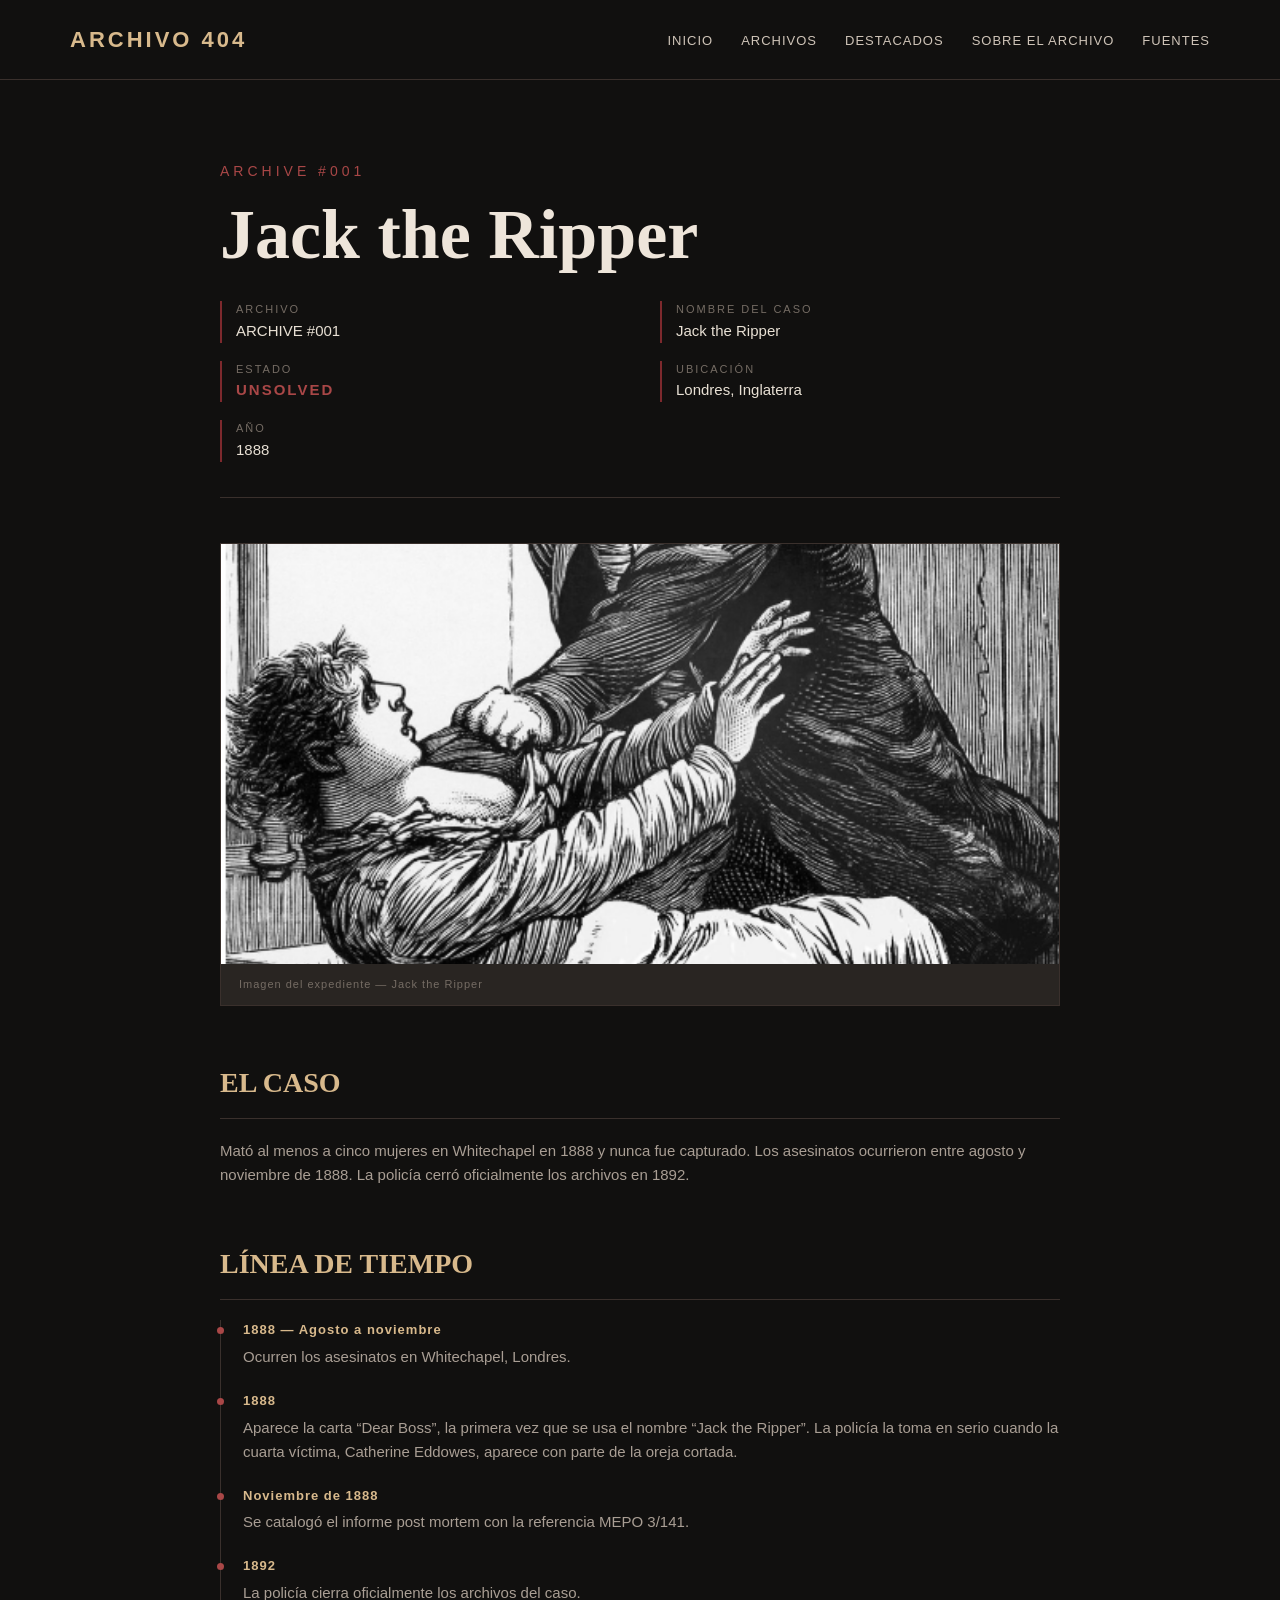
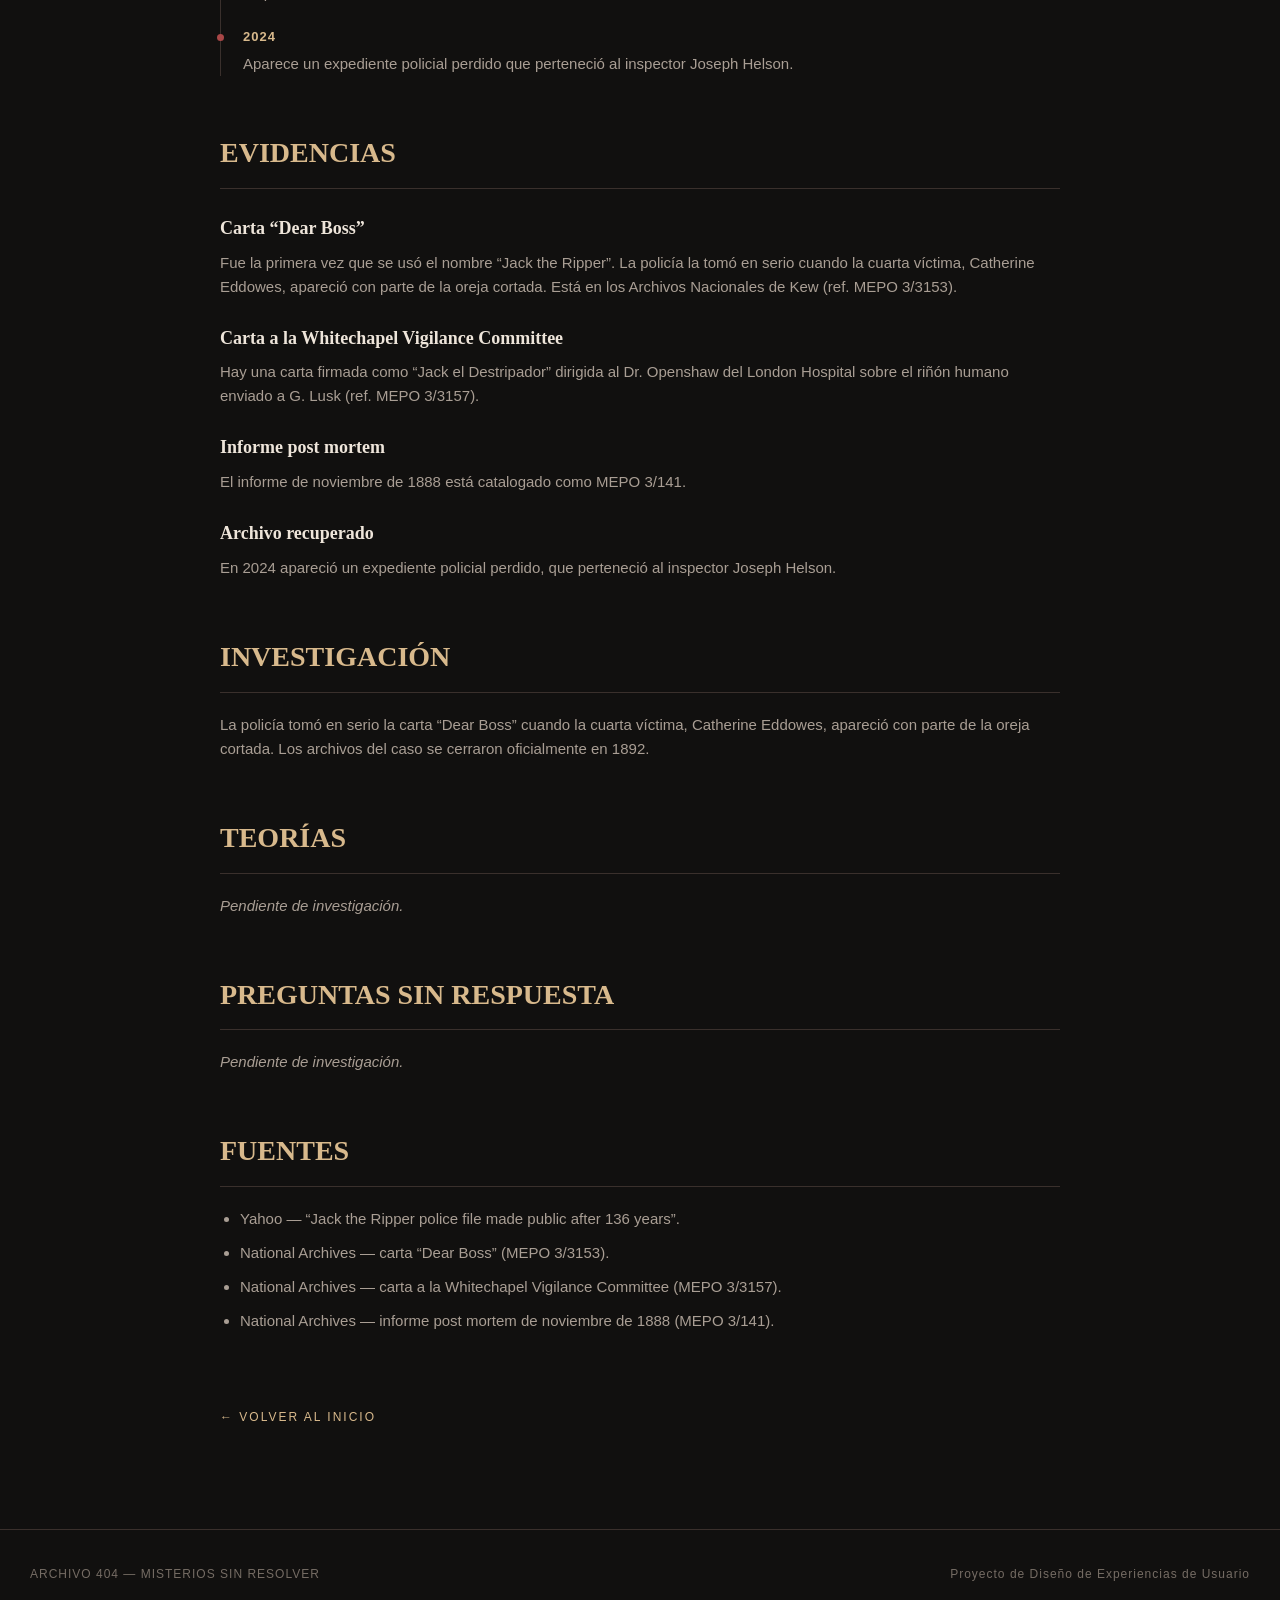
==== caso-001.html @ 4c9206ea "Agregar expedientes individuales de los tres casos destacados" ====
<!DOCTYPE html>
<!-- Expediente individual | Autor: Gerald -->
<html lang="es">
<head>
    <meta charset="UTF-8">
    <meta name="viewport" content="width=device-width, initial-scale=1.0">
    <title>ARCHIVE #001 — Jack the Ripper | Archivo 404</title>
    <link rel="stylesheet" href="styles.css">
</head>

<body>

    <header>
        <nav>
            <div class="logo">ARCHIVO 404</div>

            <ul>
                <li><a href="index.html">INICIO</a></li>
                <li><a href="#">ARCHIVOS</a></li>
                <li><a href="#">DESTACADOS</a></li>
                <li><a href="sobre.html">SOBRE EL ARCHIVO</a></li>
                <li><a href="fuentes.html">FUENTES</a></li>
            </ul>
        </nav>
    </header>

    <main>

        <article class="expediente">

            <header class="expediente-cabecera">
                <p class="numero">ARCHIVE #001</p>

                <h1>Jack the Ripper</h1>

                <dl class="datos-caso">
                    <div class="dato">
                        <dt>Archivo</dt>
                        <dd>ARCHIVE #001</dd>
                    </div>
                    <div class="dato">
                        <dt>Nombre del caso</dt>
                        <dd>Jack the Ripper</dd>
                    </div>
                    <div class="dato">
                        <dt>Estado</dt>
                        <dd class="estado">UNSOLVED</dd>
                    </div>
                    <div class="dato">
                        <dt>Ubicación</dt>
                        <dd>Londres, Inglaterra</dd>
                    </div>
                    <div class="dato">
                        <dt>Año</dt>
                        <dd>1888</dd>
                    </div>
                </dl>
            </header>

            <figure class="imagen-expediente">
                <img src="imagenes/jack.png" alt="Ilustración histórica de Jack the Ripper">
                <figcaption>Imagen del expediente — Jack the Ripper</figcaption>
            </figure>

            <section class="seccion-caso">
                <h2>EL CASO</h2>
                <p>
                    Mató al menos a cinco mujeres en Whitechapel en 1888 y nunca fue capturado.
                    Los asesinatos ocurrieron entre agosto y noviembre de 1888. La policía cerró
                    oficialmente los archivos en 1892.
                </p>
            </section>

            <section class="seccion-caso">
                <h2>LÍNEA DE TIEMPO</h2>
                <ul class="linea-tiempo">
                    <li>
                        <strong>1888 — Agosto a noviembre</strong>
                        Ocurren los asesinatos en Whitechapel, Londres.
                    </li>
                    <li>
                        <strong>1888</strong>
                        Aparece la carta “Dear Boss”, la primera vez que se usa el nombre
                        “Jack the Ripper”. La policía la toma en serio cuando la cuarta víctima,
                        Catherine Eddowes, aparece con parte de la oreja cortada.
                    </li>
                    <li>
                        <strong>Noviembre de 1888</strong>
                        Se catalogó el informe post mortem con la referencia MEPO 3/141.
                    </li>
                    <li>
                        <strong>1892</strong>
                        La policía cierra oficialmente los archivos del caso.
                    </li>
                    <li>
                        <strong>2024</strong>
                        Aparece un expediente policial perdido que perteneció al inspector
                        Joseph Helson.
                    </li>
                </ul>
            </section>

            <section class="seccion-caso">
                <h2>EVIDENCIAS</h2>

                <h3>Carta “Dear Boss”</h3>
                <p>
                    Fue la primera vez que se usó el nombre “Jack the Ripper”. La policía la tomó
                    en serio cuando la cuarta víctima, Catherine Eddowes, apareció con parte de la
                    oreja cortada. Está en los Archivos Nacionales de Kew (ref. MEPO 3/3153).
                </p>

                <h3>Carta a la Whitechapel Vigilance Committee</h3>
                <p>
                    Hay una carta firmada como “Jack el Destripador” dirigida al Dr. Openshaw del
                    London Hospital sobre el riñón humano enviado a G. Lusk (ref. MEPO 3/3157).
                </p>

                <h3>Informe post mortem</h3>
                <p>
                    El informe de noviembre de 1888 está catalogado como MEPO 3/141.
                </p>

                <h3>Archivo recuperado</h3>
                <p>
                    En 2024 apareció un expediente policial perdido, que perteneció al inspector
                    Joseph Helson.
                </p>
            </section>

            <section class="seccion-caso">
                <h2>INVESTIGACIÓN</h2>
                <p>
                    La policía tomó en serio la carta “Dear Boss” cuando la cuarta víctima,
                    Catherine Eddowes, apareció con parte de la oreja cortada. Los archivos del
                    caso se cerraron oficialmente en 1892.
                </p>
            </section>

            <section class="seccion-caso">
                <h2>TEORÍAS</h2>
                <p class="pendiente">Pendiente de investigación.</p>
            </section>

            <section class="seccion-caso">
                <h2>PREGUNTAS SIN RESPUESTA</h2>
                <p class="pendiente">Pendiente de investigación.</p>
            </section>

            <section class="seccion-caso">
                <h2>FUENTES</h2>
                <ul>
                    <li>Yahoo — “Jack the Ripper police file made public after 136 years”.</li>
                    <li>National Archives — carta “Dear Boss” (MEPO 3/3153).</li>
                    <li>National Archives — carta a la Whitechapel Vigilance Committee (MEPO 3/3157).</li>
                    <li>National Archives — informe post mortem de noviembre de 1888 (MEPO 3/141).</li>
                </ul>
            </section>

            <a class="volver" href="index.html">← VOLVER AL INICIO</a>

        </article>

    </main>

    <footer>
        <p>ARCHIVO 404 — MISTERIOS SIN RESOLVER</p>
        <p>Proyecto de Diseño de Experiencias de Usuario</p>
    </footer>

</body>
</html>
---- styles.css ----
/* ================================
   ARCHIVO 404
   Estilos generales
================================ */

* {
    margin: 0;
    padding: 0;
    box-sizing: border-box;
}

html {
    scroll-behavior: smooth;
}

body {
    background-color: #11100f;
    color: #e8e0d4;
    font-family: Arial, Helvetica, sans-serif;
    line-height: 1.6;
}


/* ================================
   NAVEGACIÓN
================================ */

header {
    width: 100%;
    border-bottom: 1px solid #3a302c;
    background-color: #11100f;
}

nav {
    max-width: 1200px;
    margin: auto;
    padding: 22px 30px;

    display: flex;
    align-items: center;
    justify-content: space-between;
}

.logo {
    color: #d8b98c;
    font-size: 22px;
    font-weight: bold;
    letter-spacing: 3px;
}

nav ul {
    list-style: none;
    display: flex;
    gap: 28px;
}

nav ul li a {
    color: #cfc4b8;
    text-decoration: none;
    font-size: 13px;
    letter-spacing: 1px;
    transition: 0.3s;
}

nav ul li a:hover {
    color: #a94747;
}


/* ================================
   HERO
================================ */

.hero {
    min-height: 700px;

    display: flex;
    flex-direction: column;
    justify-content: center;

    max-width: 1200px;
    margin: auto;
    padding: 100px 30px;
}

.numero {
    color: #a94747;
    font-size: 14px;
    letter-spacing: 4px;
    margin-bottom: 20px;
}

.hero h1 {
    font-family: Georgia, "Times New Roman", serif;
    font-size: clamp(55px, 9vw, 110px);
    line-height: 0.95;
    letter-spacing: -3px;
    color: #eee5da;
    margin-bottom: 35px;
}

.descripcion {
    max-width: 500px;
    color: #a99e94;
    font-size: 18px;
    margin-bottom: 40px;
}


/* ================================
   BOTONES
================================ */

.boton {
    display: inline-block;
    width: fit-content;

    padding: 15px 28px;

    background-color: #7d292d;
    color: #f5eee5;

    text-decoration: none;
    font-size: 13px;
    font-weight: bold;
    letter-spacing: 2px;

    transition: 0.3s;
}

.boton:hover {
    background-color: #a94747;
    transform: translateY(-2px);
}


/* ================================
   SECCIONES
================================ */

.destacados {
    max-width: 1200px;
    margin: auto;
    padding: 100px 30px;
}

.titulo-seccion {
    margin-bottom: 45px;
}

.titulo-seccion p {
    color: #a94747;
    font-size: 13px;
    letter-spacing: 4px;
    margin-bottom: 10px;
}

.titulo-seccion h2 {
    font-family: Georgia, "Times New Roman", serif;
    font-size: 45px;
    color: #eee5da;
}


/* ================================
   TARJETAS
================================ */

.casos {
    display: grid;
    grid-template-columns: repeat(3, 1fr);
    gap: 25px;
}

.tarjeta {
    background-color: #1a1817;
    border: 1px solid #3a302c;
    transition: 0.3s;
}

.tarjeta:hover {
    transform: translateY(-6px);
    border-color: #7d292d;
}

.imagen-caso {
    height: 280px;

    display: flex;
    align-items: center;
    justify-content: center;

    background-color: #292522;
    color: #756c64;

    font-size: 12px;
    letter-spacing: 3px;
}
.imagen-caso img {
    width: 100%;
    height: 100%;
    object-fit: cover;
    display: block;
}
.contenido-tarjeta {
    padding: 25px;
}

.contenido-tarjeta span {
    color: #a94747;
    font-size: 12px;
    letter-spacing: 2px;
}

.contenido-tarjeta h3 {
    font-family: Georgia, "Times New Roman", serif;
    font-size: 28px;
    margin: 10px 0;
    color: #eee5da;
}

.contenido-tarjeta p {
    color: #91877f;
    font-size: 14px;
    margin-bottom: 20px;
}

.contenido-tarjeta a {
    color: #d8b98c;
    text-decoration: none;
    font-size: 12px;
    letter-spacing: 2px;
}


/* ================================
   SOBRE EL ARCHIVO
================================ */

.sobre {
    max-width: 900px;
    margin: 100px auto;
    padding: 80px 30px;

    text-align: center;

    border-top: 1px solid #3a302c;
    border-bottom: 1px solid #3a302c;
}

.sobre > p:first-child {
    color: #a94747;
    font-size: 13px;
    letter-spacing: 4px;
    margin-bottom: 15px;
}

.sobre h2 {
    font-family: Georgia, "Times New Roman", serif;
    font-size: 45px;
    margin-bottom: 25px;
}

.sobre p {
    color: #9c9289;
    max-width: 650px;
    margin: 0 auto 30px;
}

.boton-secundario {
    display: inline-block;
    padding: 13px 25px;

    border: 1px solid #7d292d;
    color: #d8b98c;

    text-decoration: none;
    font-size: 12px;
    letter-spacing: 2px;

    transition: 0.3s;
}

.boton-secundario:hover {
    background-color: #7d292d;
    color: #f5eee5;
}


/* ================================
   FOOTER
================================ */

footer {
    border-top: 1px solid #3a302c;
    padding: 35px 30px;

    display: flex;
    justify-content: space-between;
    gap: 20px;

    color: #756c64;
    font-size: 12px;
    letter-spacing: 1px;
}


/* ================================
   DISEÑO RESPONSIVO
================================ */

@media (max-width: 800px) {

    nav {
        flex-direction: column;
        gap: 20px;
    }

    nav ul {
        flex-wrap: wrap;
        justify-content: center;
        gap: 15px;
    }

    .hero {
        min-height: 600px;
        padding: 80px 25px;
    }

    .hero h1 {
        font-size: 60px;
    }

    .casos {
        grid-template-columns: 1fr;
    }

    .destacados {
        padding: 70px 25px;
    }

    .titulo-seccion h2 {
        font-size: 38px;
    }

    footer {
        flex-direction: column;
        text-align: center;
    }
}


/* ================================
   EXPEDIENTES INDIVIDUALES
================================ */

.expediente {
    max-width: 900px;
    margin: auto;
    padding: 80px 30px 100px;
}

.expediente-cabecera {
    border-bottom: 1px solid #3a302c;
    padding-bottom: 35px;
    margin-bottom: 45px;
}

.expediente-cabecera .numero {
    margin-bottom: 15px;
}

.expediente-cabecera h1 {
    font-family: Georgia, "Times New Roman", serif;
    font-size: clamp(40px, 6vw, 70px);
    line-height: 1.05;
    color: #eee5da;
    margin-bottom: 30px;
}

.datos-caso {
    display: grid;
    grid-template-columns: repeat(2, 1fr);
    gap: 18px 40px;
}

.dato {
    border-left: 2px solid #7d292d;
    padding-left: 14px;
}

.dato dt {
    color: #756c64;
    font-size: 11px;
    letter-spacing: 2px;
    text-transform: uppercase;
}

.dato dd {
    color: #e8e0d4;
    font-size: 15px;
}

.dato .estado {
    color: #a94747;
    font-weight: bold;
    letter-spacing: 2px;
}

.imagen-expediente {
    margin: 0 0 55px;
    background-color: #292522;
    border: 1px solid #3a302c;
}

.imagen-expediente img {
    width: 100%;
    height: 420px;
    object-fit: cover;
    display: block;
}

.imagen-expediente figcaption {
    padding: 12px 18px;
    color: #756c64;
    font-size: 11px;
    letter-spacing: 1px;
}

.seccion-caso {
    margin-bottom: 55px;
}

.seccion-caso h2 {
    font-family: Georgia, "Times New Roman", serif;
    font-size: 28px;
    color: #d8b98c;
    margin-bottom: 20px;
    padding-bottom: 12px;
    border-bottom: 1px solid #3a302c;
}

.seccion-caso h3 {
    font-family: Georgia, "Times New Roman", serif;
    font-size: 18px;
    color: #eee5da;
    margin: 25px 0 8px;
}

.seccion-caso p,
.seccion-caso li {
    color: #a99e94;
    font-size: 15px;
}

.seccion-caso p {
    margin-bottom: 12px;
}

.seccion-caso ul:not(.linea-tiempo) {
    padding-left: 20px;
}

.seccion-caso ul:not(.linea-tiempo) li {
    margin-bottom: 10px;
}

.linea-tiempo {
    list-style: none;
    padding: 0;
}

.linea-tiempo li {
    border-left: 1px solid #3a302c;
    padding: 0 0 22px 22px;
    position: relative;
}

.linea-tiempo li:last-child {
    padding-bottom: 0;
}

.linea-tiempo li::before {
    content: "";
    position: absolute;
    left: -4px;
    top: 7px;
    width: 7px;
    height: 7px;
    background-color: #a94747;
    border-radius: 50%;
}

.linea-tiempo strong {
    color: #d8b98c;
    display: block;
    font-size: 13px;
    letter-spacing: 1px;
    margin-bottom: 4px;
}

.pendiente {
    color: #756c64;
    font-style: italic;
}

.volver {
    display: inline-block;
    margin-top: 20px;
    color: #d8b98c;
    font-size: 12px;
    letter-spacing: 2px;
    text-decoration: none;
}

.volver:hover {
    color: #a94747;
}

@media (max-width: 800px) {
    .datos-caso {
        grid-template-columns: 1fr;
    }

    .imagen-expediente img {
        height: 280px;
    }
}
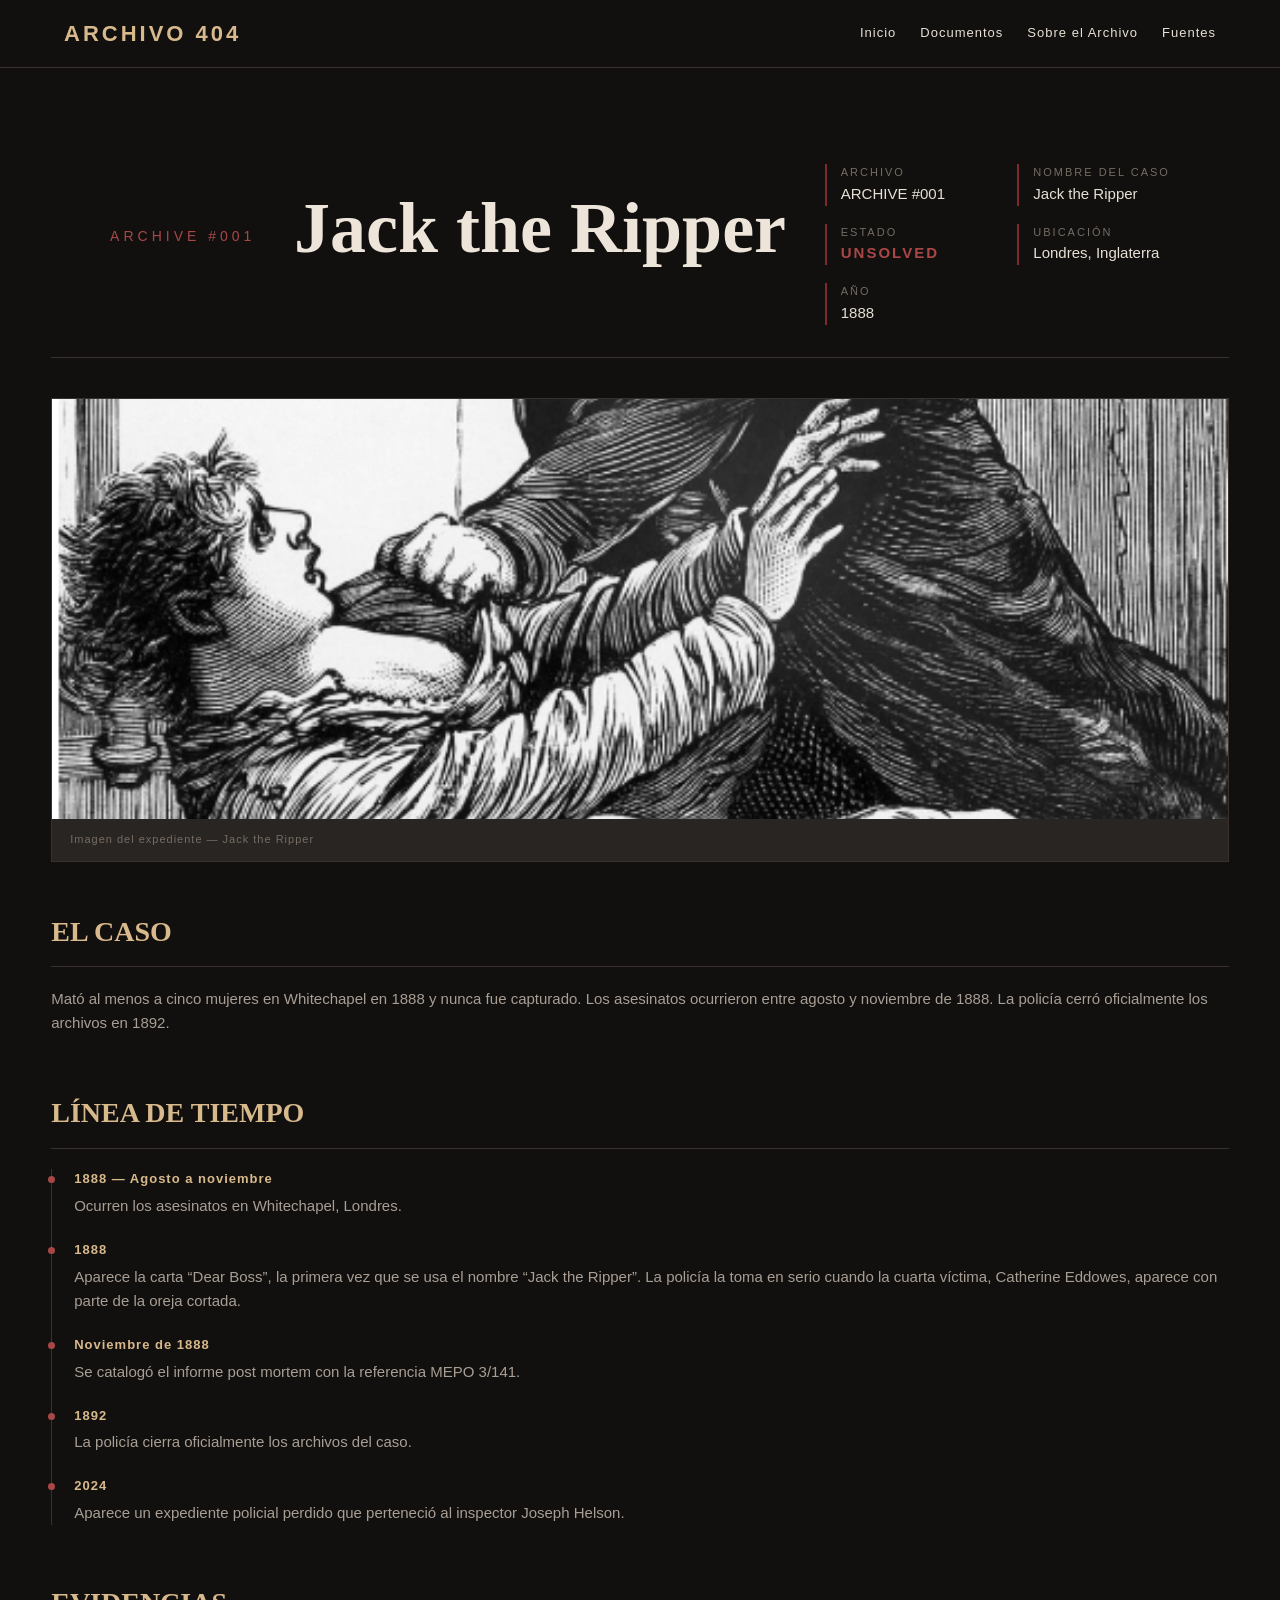
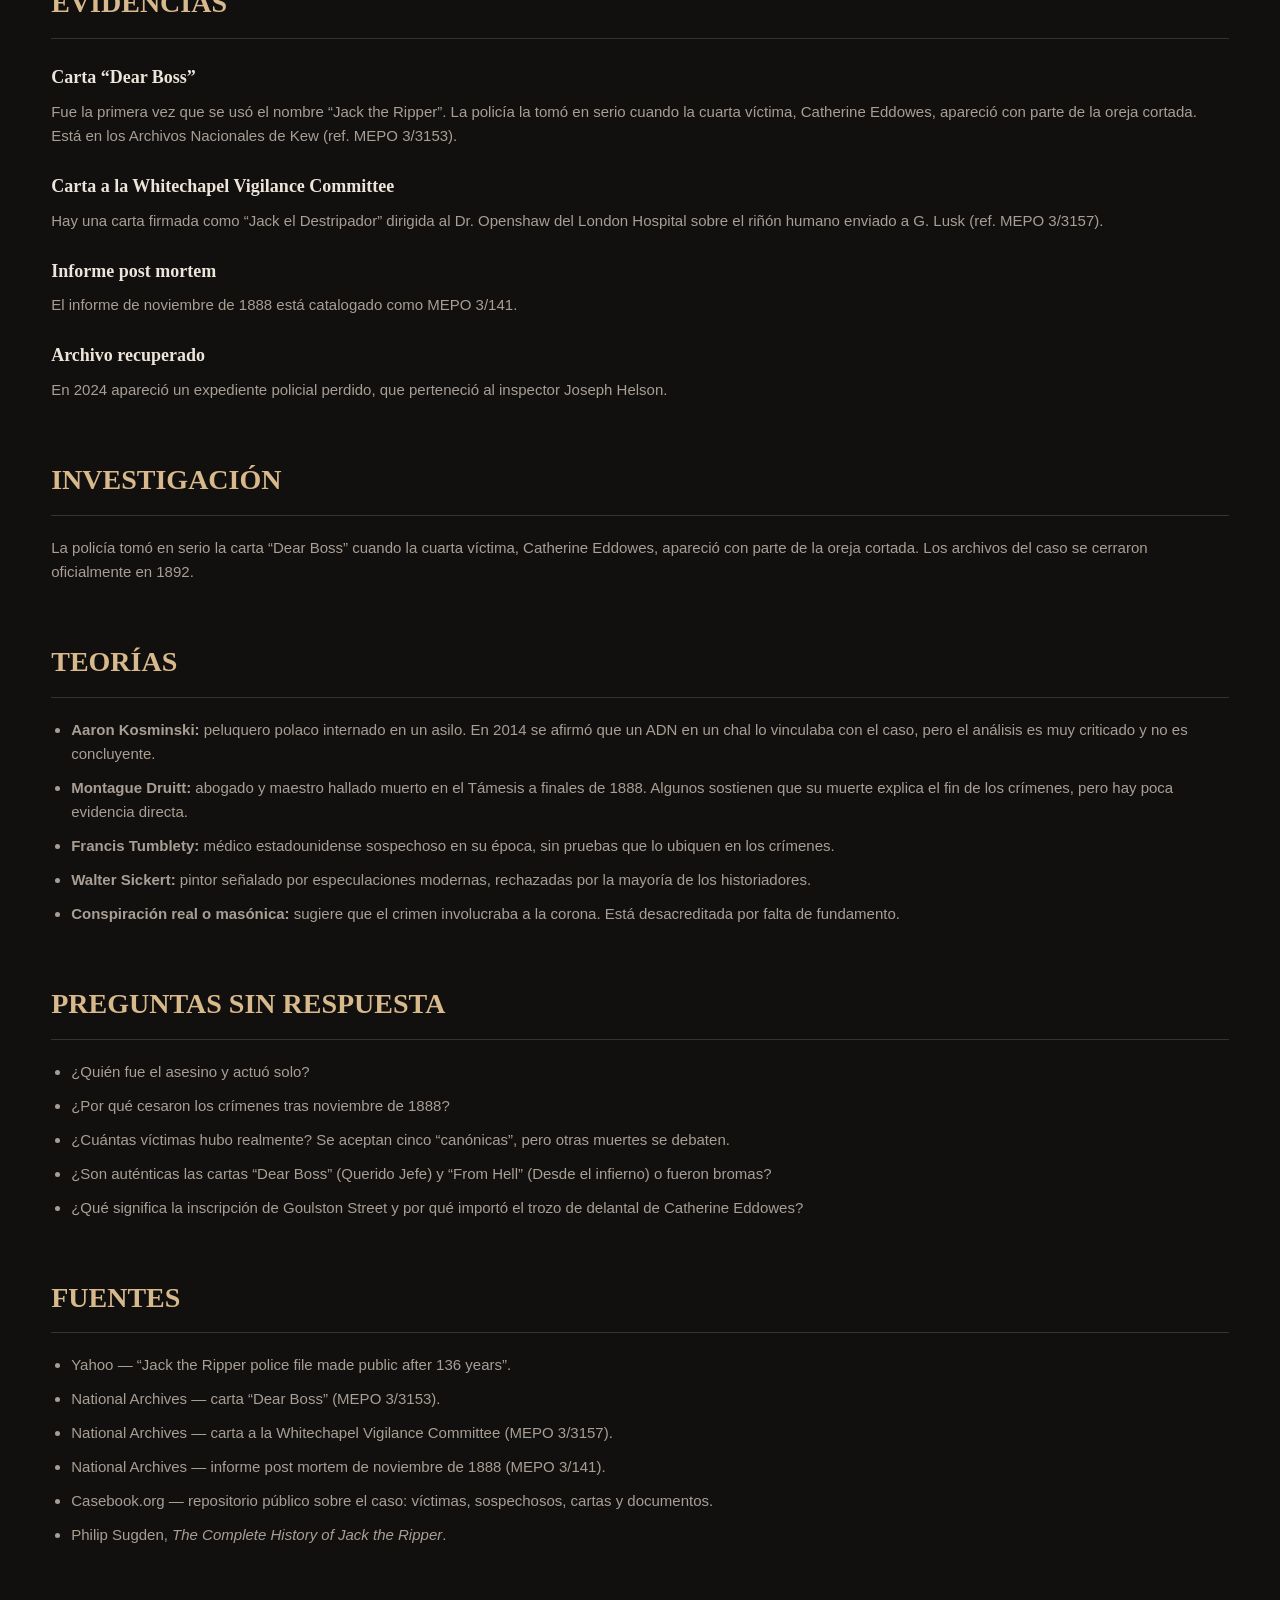
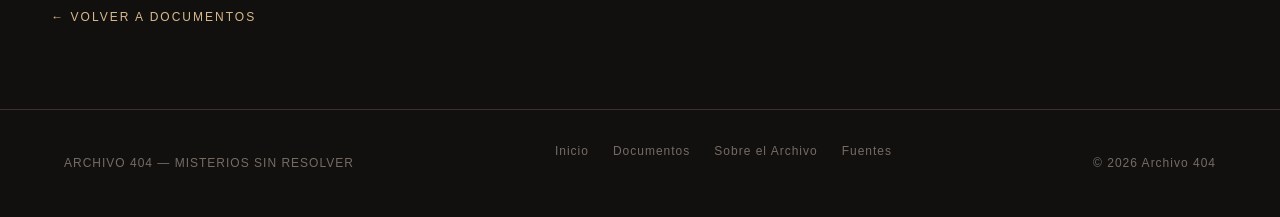
==== commit c2a8f238: "Adaptar proyecto al estilo de clase y separar páginas por sección" ====
--- a/caso-001.html
+++ b/caso-001.html
@@ -1,172 +1,258 @@
-<!DOCTYPE html>
-<!-- Expediente individual | Autor: Gerald -->
+<!doctype html>
+
 <html lang="es">
-<head>
-    <meta charset="UTF-8">
-    <meta name="viewport" content="width=device-width, initial-scale=1.0">
+  <head>
+    <link rel="stylesheet" href="styles.css" />
+
+    <meta charset="UTF-8" />
+
+    <meta name="viewport" content="width=device-width, initial-scale=1.0" />
+
     <title>ARCHIVE #001 — Jack the Ripper | Archivo 404</title>
-    <link rel="stylesheet" href="styles.css">
-</head>
-
-<body>
-
+  </head>
+
+  <body>
     <header>
-        <nav>
-            <div class="logo">ARCHIVO 404</div>
-
-            <ul>
-                <li><a href="index.html">INICIO</a></li>
-                <li><a href="#">ARCHIVOS</a></li>
-                <li><a href="#">DESTACADOS</a></li>
-                <li><a href="sobre.html">SOBRE EL ARCHIVO</a></li>
-                <li><a href="fuentes.html">FUENTES</a></li>
-            </ul>
-        </nav>
+      <div class="logo">ARCHIVO 404</div>
+
+      <nav aria-label="Navegación Principal">
+        <a href="index.html">Inicio</a>
+
+        <a href="documentos.html">Documentos</a>
+
+        <a href="sobre.html">Sobre el Archivo</a>
+
+        <a href="fuentes.html">Fuentes</a>
+      </nav>
     </header>
 
     <main>
-
-        <article class="expediente">
-
-            <header class="expediente-cabecera">
-                <p class="numero">ARCHIVE #001</p>
-
-                <h1>Jack the Ripper</h1>
-
-                <dl class="datos-caso">
-                    <div class="dato">
-                        <dt>Archivo</dt>
-                        <dd>ARCHIVE #001</dd>
-                    </div>
-                    <div class="dato">
-                        <dt>Nombre del caso</dt>
-                        <dd>Jack the Ripper</dd>
-                    </div>
-                    <div class="dato">
-                        <dt>Estado</dt>
-                        <dd class="estado">UNSOLVED</dd>
-                    </div>
-                    <div class="dato">
-                        <dt>Ubicación</dt>
-                        <dd>Londres, Inglaterra</dd>
-                    </div>
-                    <div class="dato">
-                        <dt>Año</dt>
-                        <dd>1888</dd>
-                    </div>
-                </dl>
-            </header>
-
-            <figure class="imagen-expediente">
-                <img src="imagenes/jack.png" alt="Ilustración histórica de Jack the Ripper">
-                <figcaption>Imagen del expediente — Jack the Ripper</figcaption>
-            </figure>
-
-            <section class="seccion-caso">
-                <h2>EL CASO</h2>
-                <p>
-                    Mató al menos a cinco mujeres en Whitechapel en 1888 y nunca fue capturado.
-                    Los asesinatos ocurrieron entre agosto y noviembre de 1888. La policía cerró
-                    oficialmente los archivos en 1892.
-                </p>
-            </section>
-
-            <section class="seccion-caso">
-                <h2>LÍNEA DE TIEMPO</h2>
-                <ul class="linea-tiempo">
-                    <li>
-                        <strong>1888 — Agosto a noviembre</strong>
-                        Ocurren los asesinatos en Whitechapel, Londres.
-                    </li>
-                    <li>
-                        <strong>1888</strong>
-                        Aparece la carta “Dear Boss”, la primera vez que se usa el nombre
-                        “Jack the Ripper”. La policía la toma en serio cuando la cuarta víctima,
-                        Catherine Eddowes, aparece con parte de la oreja cortada.
-                    </li>
-                    <li>
-                        <strong>Noviembre de 1888</strong>
-                        Se catalogó el informe post mortem con la referencia MEPO 3/141.
-                    </li>
-                    <li>
-                        <strong>1892</strong>
-                        La policía cierra oficialmente los archivos del caso.
-                    </li>
-                    <li>
-                        <strong>2024</strong>
-                        Aparece un expediente policial perdido que perteneció al inspector
-                        Joseph Helson.
-                    </li>
-                </ul>
-            </section>
-
-            <section class="seccion-caso">
-                <h2>EVIDENCIAS</h2>
-
-                <h3>Carta “Dear Boss”</h3>
-                <p>
-                    Fue la primera vez que se usó el nombre “Jack the Ripper”. La policía la tomó
-                    en serio cuando la cuarta víctima, Catherine Eddowes, apareció con parte de la
-                    oreja cortada. Está en los Archivos Nacionales de Kew (ref. MEPO 3/3153).
-                </p>
-
-                <h3>Carta a la Whitechapel Vigilance Committee</h3>
-                <p>
-                    Hay una carta firmada como “Jack el Destripador” dirigida al Dr. Openshaw del
-                    London Hospital sobre el riñón humano enviado a G. Lusk (ref. MEPO 3/3157).
-                </p>
-
-                <h3>Informe post mortem</h3>
-                <p>
-                    El informe de noviembre de 1888 está catalogado como MEPO 3/141.
-                </p>
-
-                <h3>Archivo recuperado</h3>
-                <p>
-                    En 2024 apareció un expediente policial perdido, que perteneció al inspector
-                    Joseph Helson.
-                </p>
-            </section>
-
-            <section class="seccion-caso">
-                <h2>INVESTIGACIÓN</h2>
-                <p>
-                    La policía tomó en serio la carta “Dear Boss” cuando la cuarta víctima,
-                    Catherine Eddowes, apareció con parte de la oreja cortada. Los archivos del
-                    caso se cerraron oficialmente en 1892.
-                </p>
-            </section>
-
-            <section class="seccion-caso">
-                <h2>TEORÍAS</h2>
-                <p class="pendiente">Pendiente de investigación.</p>
-            </section>
-
-            <section class="seccion-caso">
-                <h2>PREGUNTAS SIN RESPUESTA</h2>
-                <p class="pendiente">Pendiente de investigación.</p>
-            </section>
-
-            <section class="seccion-caso">
-                <h2>FUENTES</h2>
-                <ul>
-                    <li>Yahoo — “Jack the Ripper police file made public after 136 years”.</li>
-                    <li>National Archives — carta “Dear Boss” (MEPO 3/3153).</li>
-                    <li>National Archives — carta a la Whitechapel Vigilance Committee (MEPO 3/3157).</li>
-                    <li>National Archives — informe post mortem de noviembre de 1888 (MEPO 3/141).</li>
-                </ul>
-            </section>
-
-            <a class="volver" href="index.html">← VOLVER AL INICIO</a>
-
-        </article>
-
+      <section class="expediente">
+        <header class="expediente-cabecera">
+          <p class="numero">ARCHIVE #001</p>
+
+          <h1>Jack the Ripper</h1>
+
+          <dl class="datos-caso">
+            <div class="dato">
+              <dt>Archivo</dt>
+
+              <dd>ARCHIVE #001</dd>
+            </div>
+
+            <div class="dato">
+              <dt>Nombre del caso</dt>
+
+              <dd>Jack the Ripper</dd>
+            </div>
+
+            <div class="dato">
+              <dt>Estado</dt>
+
+              <dd class="estado">UNSOLVED</dd>
+            </div>
+
+            <div class="dato">
+              <dt>Ubicación</dt>
+
+              <dd>Londres, Inglaterra</dd>
+            </div>
+
+            <div class="dato">
+              <dt>Año</dt>
+
+              <dd>1888</dd>
+            </div>
+          </dl>
+        </header>
+
+        <figure class="imagen-expediente">
+          <img src="image/jack.png" alt="Ilustración histórica de Jack the Ripper" />
+
+          <figcaption>Imagen del expediente — Jack the Ripper</figcaption>
+        </figure>
+
+        <section class="seccion-caso">
+          <h2>EL CASO</h2>
+
+          <p>
+            Mató al menos a cinco mujeres en Whitechapel en 1888 y nunca fue capturado.
+            Los asesinatos ocurrieron entre agosto y noviembre de 1888. La policía cerró
+            oficialmente los archivos en 1892.
+          </p>
+        </section>
+
+        <section class="seccion-caso">
+          <h2>LÍNEA DE TIEMPO</h2>
+
+          <ul class="linea-tiempo">
+            <li>
+              <strong>1888 — Agosto a noviembre</strong>
+              Ocurren los asesinatos en Whitechapel, Londres.
+            </li>
+
+            <li>
+              <strong>1888</strong>
+              Aparece la carta “Dear Boss”, la primera vez que se usa el nombre
+              “Jack the Ripper”. La policía la toma en serio cuando la cuarta víctima,
+              Catherine Eddowes, aparece con parte de la oreja cortada.
+            </li>
+
+            <li>
+              <strong>Noviembre de 1888</strong>
+              Se catalogó el informe post mortem con la referencia MEPO 3/141.
+            </li>
+
+            <li>
+              <strong>1892</strong>
+              La policía cierra oficialmente los archivos del caso.
+            </li>
+
+            <li>
+              <strong>2024</strong>
+              Aparece un expediente policial perdido que perteneció al inspector
+              Joseph Helson.
+            </li>
+          </ul>
+        </section>
+
+        <section class="seccion-caso">
+          <h2>EVIDENCIAS</h2>
+
+          <h3>Carta “Dear Boss”</h3>
+
+          <p>
+            Fue la primera vez que se usó el nombre “Jack the Ripper”. La policía la tomó
+            en serio cuando la cuarta víctima, Catherine Eddowes, apareció con parte de la
+            oreja cortada. Está en los Archivos Nacionales de Kew (ref. MEPO 3/3153).
+          </p>
+
+          <h3>Carta a la Whitechapel Vigilance Committee</h3>
+
+          <p>
+            Hay una carta firmada como “Jack el Destripador” dirigida al Dr. Openshaw del
+            London Hospital sobre el riñón humano enviado a G. Lusk (ref. MEPO 3/3157).
+          </p>
+
+          <h3>Informe post mortem</h3>
+
+          <p>
+            El informe de noviembre de 1888 está catalogado como MEPO 3/141.
+          </p>
+
+          <h3>Archivo recuperado</h3>
+
+          <p>
+            En 2024 apareció un expediente policial perdido, que perteneció al inspector
+            Joseph Helson.
+          </p>
+        </section>
+
+        <section class="seccion-caso">
+          <h2>INVESTIGACIÓN</h2>
+
+          <p>
+            La policía tomó en serio la carta “Dear Boss” cuando la cuarta víctima,
+            Catherine Eddowes, apareció con parte de la oreja cortada. Los archivos del
+            caso se cerraron oficialmente en 1892.
+          </p>
+        </section>
+
+        <section class="seccion-caso">
+          <h2>TEORÍAS</h2>
+
+          <ul>
+            <li>
+              <strong>Aaron Kosminski:</strong> peluquero polaco internado en un asilo. En
+              2014 se afirmó que un ADN en un chal lo vinculaba con el caso, pero el
+              análisis es muy criticado y no es concluyente.
+            </li>
+
+            <li>
+              <strong>Montague Druitt:</strong> abogado y maestro hallado muerto en el
+              Támesis a finales de 1888. Algunos sostienen que su muerte explica el fin de
+              los crímenes, pero hay poca evidencia directa.
+            </li>
+
+            <li>
+              <strong>Francis Tumblety:</strong> médico estadounidense sospechoso en su
+              época, sin pruebas que lo ubiquen en los crímenes.
+            </li>
+
+            <li>
+              <strong>Walter Sickert:</strong> pintor señalado por especulaciones
+              modernas, rechazadas por la mayoría de los historiadores.
+            </li>
+
+            <li>
+              <strong>Conspiración real o masónica:</strong> sugiere que el crimen
+              involucraba a la corona. Está desacreditada por falta de fundamento.
+            </li>
+          </ul>
+        </section>
+
+        <section class="seccion-caso">
+          <h2>PREGUNTAS SIN RESPUESTA</h2>
+
+          <ul>
+            <li>¿Quién fue el asesino y actuó solo?</li>
+
+            <li>¿Por qué cesaron los crímenes tras noviembre de 1888?</li>
+
+            <li>
+              ¿Cuántas víctimas hubo realmente? Se aceptan cinco “canónicas”, pero otras
+              muertes se debaten.
+            </li>
+
+            <li>
+              ¿Son auténticas las cartas “Dear Boss” (Querido Jefe) y “From Hell” (Desde
+              el infierno) o fueron bromas?
+            </li>
+
+            <li>
+              ¿Qué significa la inscripción de Goulston Street y por qué importó el trozo
+              de delantal de Catherine Eddowes?
+            </li>
+          </ul>
+        </section>
+
+        <section class="seccion-caso">
+          <h2>FUENTES</h2>
+
+          <ul>
+            <li>Yahoo — “Jack the Ripper police file made public after 136 years”.</li>
+
+            <li>National Archives — carta “Dear Boss” (MEPO 3/3153).</li>
+
+            <li>National Archives — carta a la Whitechapel Vigilance Committee (MEPO 3/3157).</li>
+
+            <li>National Archives — informe post mortem de noviembre de 1888 (MEPO 3/141).</li>
+
+            <li>Casebook.org — repositorio público sobre el caso: víctimas, sospechosos, cartas y documentos.</li>
+
+            <li>Philip Sugden, <em>The Complete History of Jack the Ripper</em>.</li>
+          </ul>
+        </section>
+
+        <a class="volver" href="documentos.html">← VOLVER A DOCUMENTOS</a>
+      </section>
     </main>
 
     <footer>
-        <p>ARCHIVO 404 — MISTERIOS SIN RESOLVER</p>
-        <p>Proyecto de Diseño de Experiencias de Usuario</p>
+      <p>ARCHIVO 404 — MISTERIOS SIN RESOLVER</p>
+
+      <nav aria-label="Enlaces del pie de página">
+        <a href="index.html">Inicio</a>
+
+        <a href="documentos.html">Documentos</a>
+
+        <a href="sobre.html">Sobre el Archivo</a>
+
+        <a href="fuentes.html">Fuentes</a>
+      </nav>
+
+      <p>© 2026 Archivo 404</p>
     </footer>
-
-</body>
+  </body>
+
 </html>
--- a/styles.css
+++ b/styles.css
@@ -1,170 +1,182 @@
-/* ================================
-   ARCHIVO 404
-   Estilos generales
-================================ */
+/*=============================
+  |  |  |NORMALIZACION BASICA
+==============================*/
 
 * {
+    box-sizing: border-box;
+}
+
+/*=============================
+  |  |  |Variables de color
+==============================*/
+:root {
+    --color-base: #11100f;
+    --color-surface: #1a1817;
+    --color-surface-alt: #292522;
+
+    --color-accent: #a94747;
+    --color-accent-dark: #7d292d;
+    --color-gold: #d8b98c;
+
+    --color-text: #e8e0d4;
+    --color-text-strong: #eee5da;
+    --color-muted: #a99e94;
+    --color-muted-dark: #756c64;
+
+    --color-border: #3a302c;
+}
+
+/*=============================
+  |  |  |Estilos gen del doc.
+==============================*/
+
+body {
     margin: 0;
-    padding: 0;
-    box-sizing: border-box;
-}
-
-html {
-    scroll-behavior: smooth;
-}
-
-body {
-    background-color: #11100f;
-    color: #e8e0d4;
     font-family: Arial, Helvetica, sans-serif;
+    color: var(--color-text);
+    background-color: var(--color-base);
     line-height: 1.6;
 }
 
-
-/* ================================
-   NAVEGACIÓN
-================================ */
-
+/*=============================
+  |  |  |Imagenes
+==============================*/
+img {
+    max-width: 100%;
+    height: auto;
+    display: block;
+}
+
+/*=============================
+  |  |  |header
+==============================*/
 header {
-    width: 100%;
-    border-bottom: 1px solid #3a302c;
-    background-color: #11100f;
-}
-
-nav {
-    max-width: 1200px;
-    margin: auto;
-    padding: 22px 30px;
-
     display: flex;
+    justify-content: space-between;
     align-items: center;
-    justify-content: space-between;
+    padding: 1rem 5%;
+    background-color: var(--color-base);
+    border-bottom: 1px solid var(--color-border);
 }
 
 .logo {
-    color: #d8b98c;
+    color: var(--color-gold);
     font-size: 22px;
     font-weight: bold;
     letter-spacing: 3px;
 }
 
-nav ul {
-    list-style: none;
+header nav {
     display: flex;
-    gap: 28px;
-}
-
-nav ul li a {
-    color: #cfc4b8;
+    align-items: center;
+    gap: 1.5rem;
+}
+
+header a {
+    color: var(--color-text);
     text-decoration: none;
     font-size: 13px;
     letter-spacing: 1px;
-    transition: 0.3s;
-}
-
-nav ul li a:hover {
-    color: #a94747;
-}
-
-
-/* ================================
-   HERO
-================================ */
-
-.hero {
-    min-height: 700px;
-
-    display: flex;
-    flex-direction: column;
-    justify-content: center;
-
-    max-width: 1200px;
-    margin: auto;
-    padding: 100px 30px;
-}
-
-.numero {
-    color: #a94747;
+}
+
+header a:hover,
+header a:focus {
+    color: var(--color-accent);
+}
+
+a:focus-visible,
+button:focus-visible,
+input:focus-visible,
+select:focus-visible {
+    outline: 1.5px solid var(--color-gold);
+    outline-offset: 3px;
+}
+
+/*=============================
+  |  |  |Main
+==============================*/
+main {
+    width: min(1200px, 92%);
+    margin: 0 auto;
+}
+
+/* =====================================================
+                    HERO
+===================================================== */
+main > section.hero {
+    padding: 6rem 0;
+}
+
+main > section.hero .numero {
+    margin: 0 0 1rem;
+    color: var(--color-accent);
     font-size: 14px;
     letter-spacing: 4px;
-    margin-bottom: 20px;
-}
-
-.hero h1 {
-    font-family: Georgia, "Times New Roman", serif;
-    font-size: clamp(55px, 9vw, 110px);
-    line-height: 0.95;
-    letter-spacing: -3px;
-    color: #eee5da;
-    margin-bottom: 35px;
-}
-
-.descripcion {
-    max-width: 500px;
-    color: #a99e94;
-    font-size: 18px;
-    margin-bottom: 40px;
-}
-
-
-/* ================================
-   BOTONES
-================================ */
-
-.boton {
+}
+
+main > section.hero h1 {
+    margin: 0 0 2rem;
+    font-family: Georgia, "Times New Roman", serif;
+    font-size: clamp(2rem, 9vw, 6rem);
+    line-height: 1.05;
+    color: var(--color-text-strong);
+}
+
+main > section.hero > p.descripcion {
+    max-width: 650px;
+    color: var(--color-muted);
+    font-size: 1.1rem;
+}
+
+/*=============================
+  |  |  |BOTONES
+==============================*/
+.boton,
+.boton-secundario {
     display: inline-block;
     width: fit-content;
-
+    margin-top: 2rem;
     padding: 15px 28px;
-
-    background-color: #7d292d;
-    color: #f5eee5;
-
+    background-color: var(--color-accent-dark);
+    color: var(--color-text-strong);
     text-decoration: none;
     font-size: 13px;
     font-weight: bold;
     letter-spacing: 2px;
-
-    transition: 0.3s;
-}
-
-.boton:hover {
-    background-color: #a94747;
-    transform: translateY(-2px);
-}
-
-
-/* ================================
-   SECCIONES
-================================ */
-
-.destacados {
-    max-width: 1200px;
-    margin: auto;
-    padding: 100px 30px;
-}
-
+}
+
+.boton-secundario {
+    background-color: transparent;
+    border: 1px solid var(--color-accent-dark);
+    color: var(--color-gold);
+}
+
+.boton:hover,
+.boton-secundario:hover {
+    background-color: var(--color-accent);
+    color: var(--color-text-strong);
+}
+
+/*=============================
+  |  |  |TARJETAS
+==============================*/
 .titulo-seccion {
-    margin-bottom: 45px;
+    margin-bottom: 2.5rem;
 }
 
 .titulo-seccion p {
-    color: #a94747;
+    margin: 0 0 0.5rem;
+    color: var(--color-accent);
     font-size: 13px;
     letter-spacing: 4px;
-    margin-bottom: 10px;
 }
 
 .titulo-seccion h2 {
+    margin: 0;
     font-family: Georgia, "Times New Roman", serif;
     font-size: 45px;
-    color: #eee5da;
-}
-
-
-/* ================================
-   TARJETAS
-================================ */
+    color: var(--color-text-strong);
+}
 
 .casos {
     display: grid;
@@ -173,288 +185,199 @@
 }
 
 .tarjeta {
-    background-color: #1a1817;
-    border: 1px solid #3a302c;
-    transition: 0.3s;
+    background-color: var(--color-surface);
+    border: 1px solid var(--color-border);
 }
 
 .tarjeta:hover {
-    transform: translateY(-6px);
-    border-color: #7d292d;
+    border-color: var(--color-accent-dark);
 }
 
 .imagen-caso {
     height: 280px;
-
-    display: flex;
-    align-items: center;
-    justify-content: center;
-
-    background-color: #292522;
-    color: #756c64;
-
-    font-size: 12px;
-    letter-spacing: 3px;
-}
+    background-color: var(--color-surface-alt);
+}
+
 .imagen-caso img {
     width: 100%;
     height: 100%;
     object-fit: cover;
-    display: block;
-}
+}
+
 .contenido-tarjeta {
     padding: 25px;
 }
 
 .contenido-tarjeta span {
-    color: #a94747;
+    color: var(--color-accent);
     font-size: 12px;
     letter-spacing: 2px;
 }
 
 .contenido-tarjeta h3 {
+    margin: 10px 0;
     font-family: Georgia, "Times New Roman", serif;
     font-size: 28px;
-    margin: 10px 0;
-    color: #eee5da;
+    color: var(--color-text-strong);
 }
 
 .contenido-tarjeta p {
-    color: #91877f;
+    margin: 0 0 20px;
+    color: var(--color-muted);
     font-size: 14px;
-    margin-bottom: 20px;
-}
-
-.contenido-tarjeta a {
-    color: #d8b98c;
+}
+
+.contenido-tarjeta a,
+.volver {
+    color: var(--color-gold);
     text-decoration: none;
     font-size: 12px;
     letter-spacing: 2px;
 }
 
-
-/* ================================
-   SOBRE EL ARCHIVO
-================================ */
-
+.contenido-tarjeta a:hover,
+.volver:hover {
+    color: var(--color-accent);
+}
+
+/*=============================
+  |  |  |SECCION SOBRE (INICIO)
+==============================*/
 .sobre {
     max-width: 900px;
     margin: 100px auto;
     padding: 80px 30px;
-
     text-align: center;
-
-    border-top: 1px solid #3a302c;
-    border-bottom: 1px solid #3a302c;
+    border-top: 1px solid var(--color-border);
+    border-bottom: 1px solid var(--color-border);
 }
 
 .sobre > p:first-child {
-    color: #a94747;
+    margin: 0 0 15px;
+    color: var(--color-accent);
     font-size: 13px;
     letter-spacing: 4px;
-    margin-bottom: 15px;
 }
 
 .sobre h2 {
+    margin: 0 0 25px;
     font-family: Georgia, "Times New Roman", serif;
     font-size: 45px;
-    margin-bottom: 25px;
+    color: var(--color-text-strong);
 }
 
 .sobre p {
-    color: #9c9289;
     max-width: 650px;
     margin: 0 auto 30px;
-}
-
-.boton-secundario {
-    display: inline-block;
-    padding: 13px 25px;
-
-    border: 1px solid #7d292d;
-    color: #d8b98c;
-
-    text-decoration: none;
-    font-size: 12px;
-    letter-spacing: 2px;
-
-    transition: 0.3s;
-}
-
-.boton-secundario:hover {
-    background-color: #7d292d;
-    color: #f5eee5;
-}
-
-
-/* ================================
-   FOOTER
-================================ */
-
-footer {
-    border-top: 1px solid #3a302c;
-    padding: 35px 30px;
-
-    display: flex;
-    justify-content: space-between;
-    gap: 20px;
-
-    color: #756c64;
-    font-size: 12px;
-    letter-spacing: 1px;
-}
-
-
-/* ================================
-   DISEÑO RESPONSIVO
-================================ */
-
-@media (max-width: 800px) {
-
-    nav {
-        flex-direction: column;
-        gap: 20px;
-    }
-
-    nav ul {
-        flex-wrap: wrap;
-        justify-content: center;
-        gap: 15px;
-    }
-
-    .hero {
-        min-height: 600px;
-        padding: 80px 25px;
-    }
-
-    .hero h1 {
-        font-size: 60px;
-    }
-
-    .casos {
-        grid-template-columns: 1fr;
-    }
-
-    .destacados {
-        padding: 70px 25px;
-    }
-
-    .titulo-seccion h2 {
-        font-size: 38px;
-    }
-
-    footer {
-        flex-direction: column;
-        text-align: center;
-    }
-}
-
-
-/* ================================
-   EXPEDIENTES INDIVIDUALES
-================================ */
-
+    color: var(--color-muted);
+}
+
+/*=============================
+  |  |  |EXPEDIENTES
+==============================*/
 .expediente {
-    max-width: 900px;
-    margin: auto;
-    padding: 80px 30px 100px;
+    padding: 5rem 0;
 }
 
 .expediente-cabecera {
-    border-bottom: 1px solid #3a302c;
-    padding-bottom: 35px;
-    margin-bottom: 45px;
+    padding-bottom: 2rem;
+    margin-bottom: 2.5rem;
+    border-bottom: 1px solid var(--color-border);
 }
 
 .expediente-cabecera .numero {
-    margin-bottom: 15px;
+    margin: 0 0 1rem;
+    color: var(--color-accent);
+    font-size: 14px;
+    letter-spacing: 4px;
 }
 
 .expediente-cabecera h1 {
-    font-family: Georgia, "Times New Roman", serif;
-    font-size: clamp(40px, 6vw, 70px);
+    margin: 0 0 2rem;
+    font-family: Georgia, "Times New Roman", serif;
+    font-size: clamp(2.5rem, 6vw, 4.5rem);
     line-height: 1.05;
-    color: #eee5da;
-    margin-bottom: 30px;
+    color: var(--color-text-strong);
 }
 
 .datos-caso {
     display: grid;
     grid-template-columns: repeat(2, 1fr);
     gap: 18px 40px;
+    margin: 0;
 }
 
 .dato {
-    border-left: 2px solid #7d292d;
     padding-left: 14px;
+    border-left: 2px solid var(--color-accent-dark);
 }
 
 .dato dt {
-    color: #756c64;
+    color: var(--color-muted-dark);
     font-size: 11px;
     letter-spacing: 2px;
     text-transform: uppercase;
 }
 
 .dato dd {
-    color: #e8e0d4;
+    margin: 0;
+    color: var(--color-text);
     font-size: 15px;
 }
 
 .dato .estado {
-    color: #a94747;
+    color: var(--color-accent);
     font-weight: bold;
     letter-spacing: 2px;
 }
 
 .imagen-expediente {
-    margin: 0 0 55px;
-    background-color: #292522;
-    border: 1px solid #3a302c;
+    margin: 0 0 3rem;
+    background-color: var(--color-surface-alt);
+    border: 1px solid var(--color-border);
 }
 
 .imagen-expediente img {
     width: 100%;
     height: 420px;
     object-fit: cover;
-    display: block;
 }
 
 .imagen-expediente figcaption {
     padding: 12px 18px;
-    color: #756c64;
+    color: var(--color-muted-dark);
     font-size: 11px;
     letter-spacing: 1px;
 }
 
 .seccion-caso {
-    margin-bottom: 55px;
+    margin-bottom: 3.5rem;
 }
 
 .seccion-caso h2 {
+    margin: 0 0 1.25rem;
+    padding-bottom: 0.75rem;
     font-family: Georgia, "Times New Roman", serif;
     font-size: 28px;
-    color: #d8b98c;
-    margin-bottom: 20px;
-    padding-bottom: 12px;
-    border-bottom: 1px solid #3a302c;
+    color: var(--color-gold);
+    border-bottom: 1px solid var(--color-border);
 }
 
 .seccion-caso h3 {
+    margin: 1.5rem 0 0.5rem;
     font-family: Georgia, "Times New Roman", serif;
     font-size: 18px;
-    color: #eee5da;
-    margin: 25px 0 8px;
+    color: var(--color-text-strong);
 }
 
 .seccion-caso p,
 .seccion-caso li {
-    color: #a99e94;
+    color: var(--color-muted);
     font-size: 15px;
 }
 
 .seccion-caso p {
-    margin-bottom: 12px;
+    margin: 0 0 0.75rem;
 }
 
 .seccion-caso ul:not(.linea-tiempo) {
@@ -466,14 +389,15 @@
 }
 
 .linea-tiempo {
+    margin: 0;
+    padding: 0;
     list-style: none;
-    padding: 0;
 }
 
 .linea-tiempo li {
-    border-left: 1px solid #3a302c;
+    position: relative;
     padding: 0 0 22px 22px;
-    position: relative;
+    border-left: 1px solid var(--color-border);
 }
 
 .linea-tiempo li:last-child {
@@ -487,37 +411,148 @@
     top: 7px;
     width: 7px;
     height: 7px;
-    background-color: #a94747;
+    background-color: var(--color-accent);
     border-radius: 50%;
 }
 
 .linea-tiempo strong {
-    color: #d8b98c;
     display: block;
+    margin-bottom: 4px;
+    color: var(--color-gold);
     font-size: 13px;
     letter-spacing: 1px;
-    margin-bottom: 4px;
-}
-
-.pendiente {
-    color: #756c64;
-    font-style: italic;
-}
-
-.volver {
-    display: inline-block;
-    margin-top: 20px;
-    color: #d8b98c;
+}
+
+/*=============================
+  |  |  |SOBRE EL ARCHIVO / FUENTES
+==============================*/
+.pagina-texto {
+    padding: 5rem 0;
+}
+
+.pagina-texto > .numero {
+    margin: 0 0 1rem;
+    color: var(--color-accent);
+    font-size: 14px;
+    letter-spacing: 4px;
+}
+
+.pagina-texto > h1 {
+    margin: 0 0 1rem;
+    font-family: Georgia, "Times New Roman", serif;
+    font-size: clamp(2.5rem, 6vw, 4rem);
+    line-height: 1.05;
+    color: var(--color-text-strong);
+}
+
+.pagina-texto > .descripcion {
+    max-width: 650px;
+    margin: 0 0 3.5rem;
+    color: var(--color-muted);
+    font-size: 1.1rem;
+}
+
+.pagina-texto section {
+    margin-bottom: 3rem;
+}
+
+.pagina-texto h2 {
+    margin: 0 0 1rem;
+    padding-bottom: 0.75rem;
+    font-family: Georgia, "Times New Roman", serif;
+    font-size: 26px;
+    color: var(--color-gold);
+    border-bottom: 1px solid var(--color-border);
+}
+
+.pagina-texto p {
+    margin: 0 0 0.75rem;
+    color: var(--color-muted);
+    font-size: 15px;
+}
+
+.pagina-texto strong {
+    color: var(--color-text);
+}
+
+.tabla-fuentes {
+    width: 100%;
+    margin-top: 1.25rem;
+    border-collapse: collapse;
+}
+
+.tabla-fuentes th,
+.tabla-fuentes td {
+    padding: 13px 15px;
+    text-align: left;
+    vertical-align: top;
+    font-size: 14px;
+    border: 1px solid var(--color-border);
+}
+
+.tabla-fuentes th {
+    background-color: var(--color-surface);
+    color: var(--color-gold);
+    font-size: 11px;
+    font-weight: normal;
+    letter-spacing: 2px;
+}
+
+.tabla-fuentes td {
+    color: var(--color-muted);
+}
+
+.tabla-fuentes td:first-child {
+    color: var(--color-text-strong);
+}
+
+/*=============================
+  |  |  |footer
+==============================*/
+footer {
+    display: flex;
+    justify-content: space-between;
+    gap: 20px;
+    padding: 2rem 5%;
+    color: var(--color-muted-dark);
     font-size: 12px;
-    letter-spacing: 2px;
+    letter-spacing: 1px;
+    border-top: 1px solid var(--color-border);
+}
+
+footer nav {
+    display: flex;
+    gap: 1.5rem;
+}
+
+footer a {
+    color: var(--color-muted-dark);
     text-decoration: none;
 }
 
-.volver:hover {
-    color: #a94747;
-}
-
+footer a:hover,
+footer a:focus {
+    color: var(--color-accent);
+}
+
+/*=============================
+  |  |  |DISEÑO RESPONSIVO
+==============================*/
 @media (max-width: 800px) {
+    header {
+        flex-direction: column;
+        gap: 20px;
+    }
+
+    header nav {
+        flex-wrap: wrap;
+        justify-content: center;
+    }
+
+    .casos {
+        grid-template-columns: 1fr;
+    }
+
     .datos-caso {
         grid-template-columns: 1fr;
     }
@@ -525,4 +560,18 @@
     .imagen-expediente img {
         height: 280px;
     }
-}+
+    .tabla-fuentes {
+        display: block;
+        overflow-x: auto;
+    }
+
+    footer {
+        flex-direction: column;
+        text-align: center;
+    }
+
+    footer nav {
+        justify-content: center;
+    }
+}
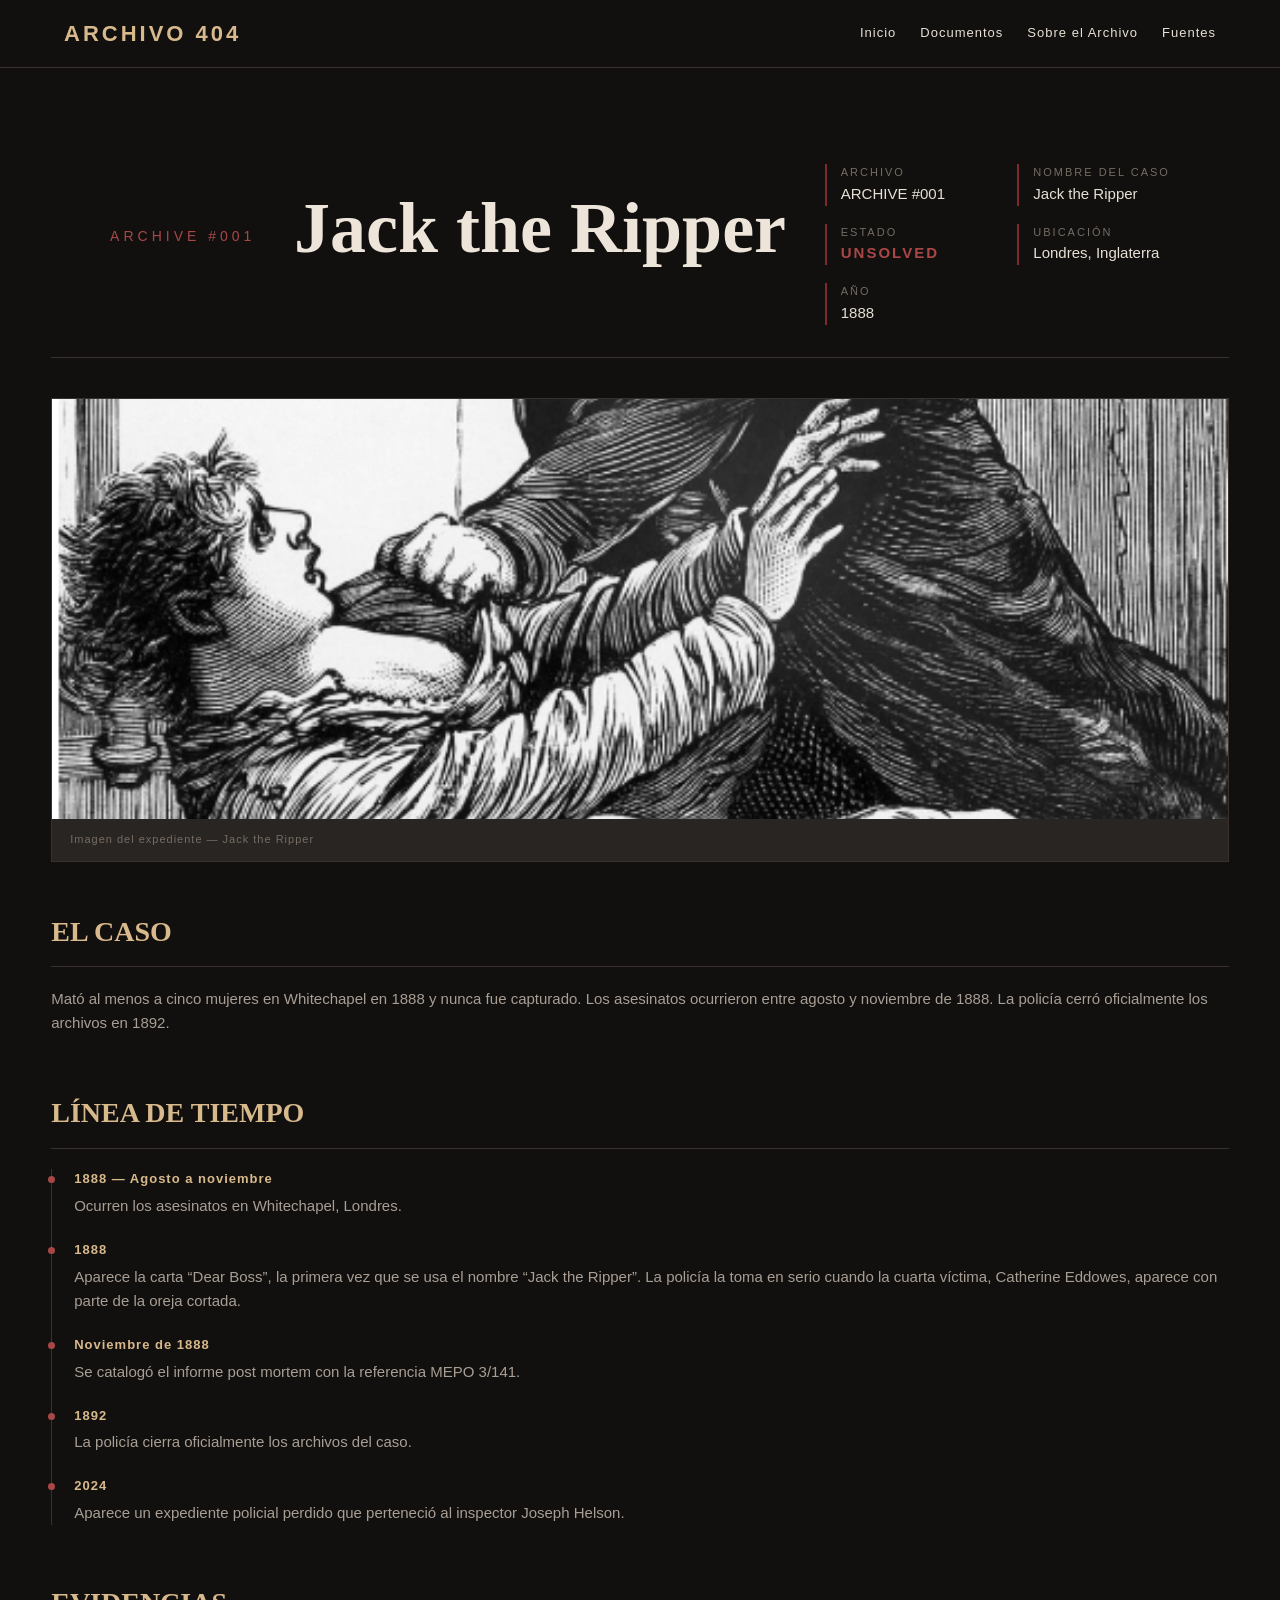
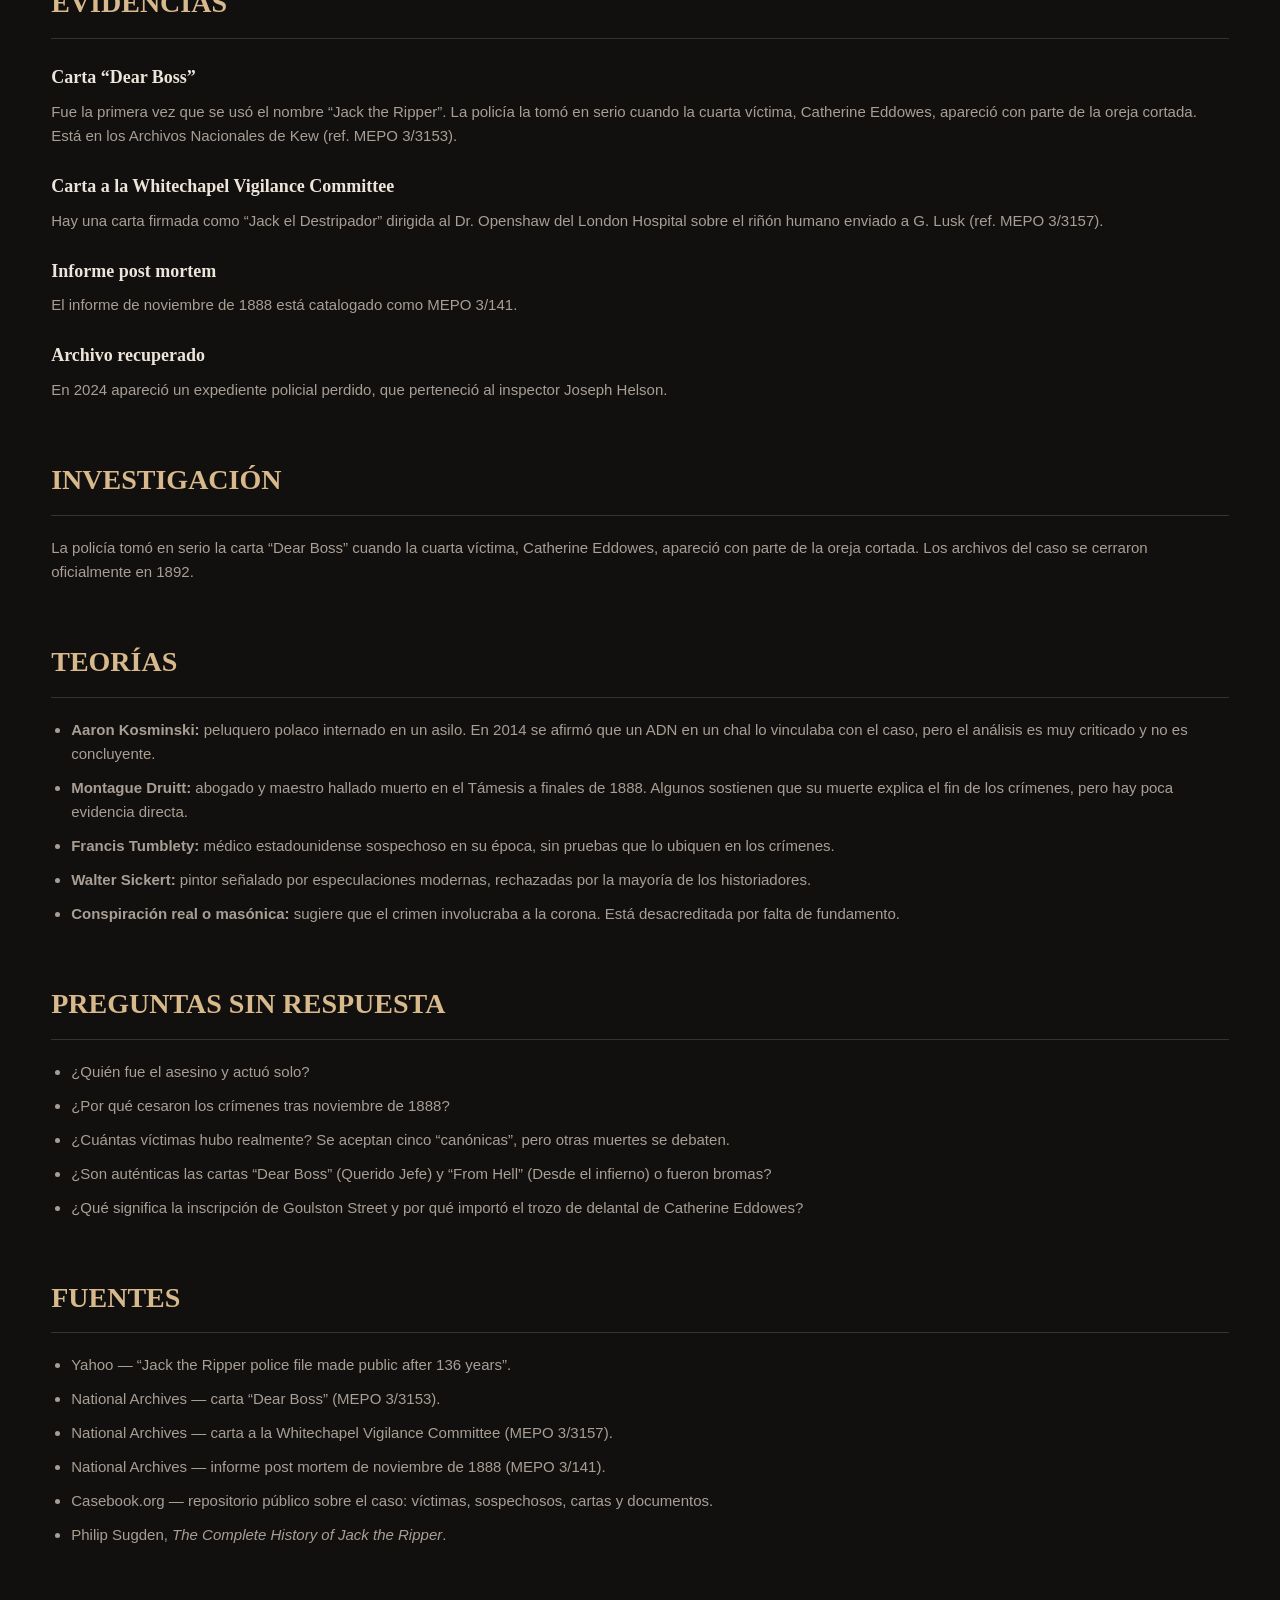
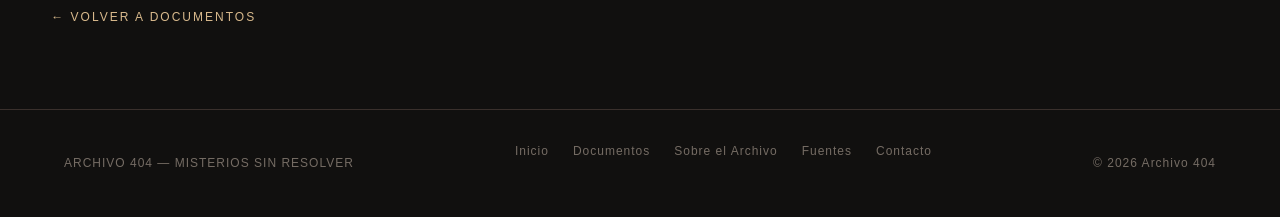
==== commit 90c5ef9b: "Preparar enlace de contacto por WhatsApp en el pie de página" ====
--- a/caso-001.html
+++ b/caso-001.html
@@ -249,6 +249,9 @@
         <a href="sobre.html">Sobre el Archivo</a>
 
         <a href="fuentes.html">Fuentes</a>
+
+        <!-- Reemplazar 00000000000 por el número con código de país -->
+        <a href="https://wa.me/00000000000" target="_blank" rel="noopener">Contacto</a>
       </nav>
 
       <p>© 2026 Archivo 404</p>
--- a/styles.css
+++ b/styles.css
@@ -238,6 +238,60 @@
 .contenido-tarjeta a:hover,
 .volver:hover {
     color: var(--color-accent);
+}
+
+/*=============================
+  |  |  |CARRUSEL
+==============================*/
+.carrusel {
+    display: flex;
+    align-items: center;
+    justify-content: center;
+    gap: 1rem;
+}
+
+.carrusel-ventana {
+    flex: 0 1 420px;
+    overflow: hidden;
+}
+
+.carrusel-pista {
+    display: flex;
+    transition: transform 0.4s ease;
+}
+
+.carrusel-pista .tarjeta {
+    flex: 0 0 100%;
+}
+
+.carrusel-pista .imagen-caso {
+    height: auto;
+    aspect-ratio: 1 / 1;
+}
+
+.carrusel-pista .imagen-caso img {
+    height: 100%;
+    padding: 1rem;
+    object-fit: contain;
+}
+
+.carrusel-boton {
+    flex: 0 0 auto;
+    width: 48px;
+    height: 48px;
+    background-color: var(--color-surface);
+    color: var(--color-gold);
+    border: 1px solid var(--color-border);
+    font-size: 28px;
+    line-height: 1;
+    cursor: pointer;
+}
+
+.carrusel-boton:hover,
+.carrusel-boton:focus {
+    background-color: var(--color-accent-dark);
+    color: var(--color-text-strong);
+    border-color: var(--color-accent-dark);
 }
 
 /*=============================
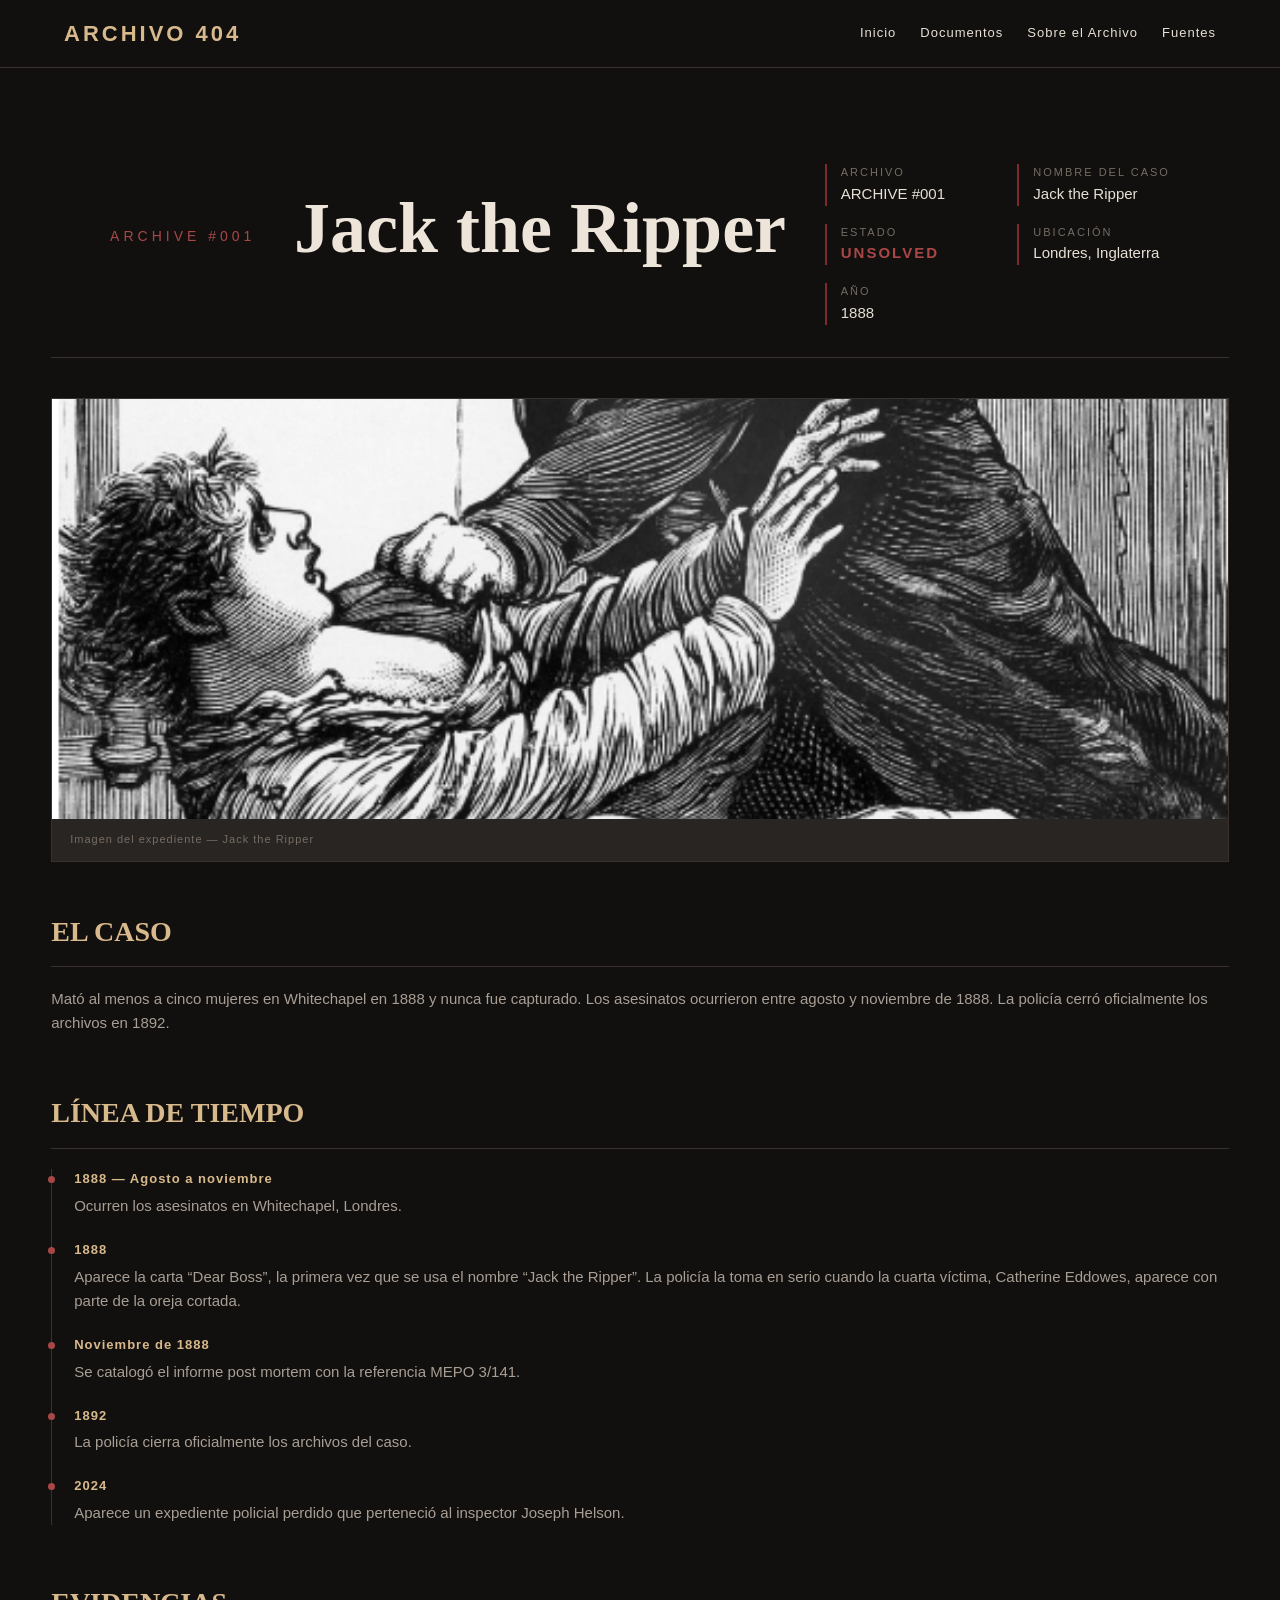
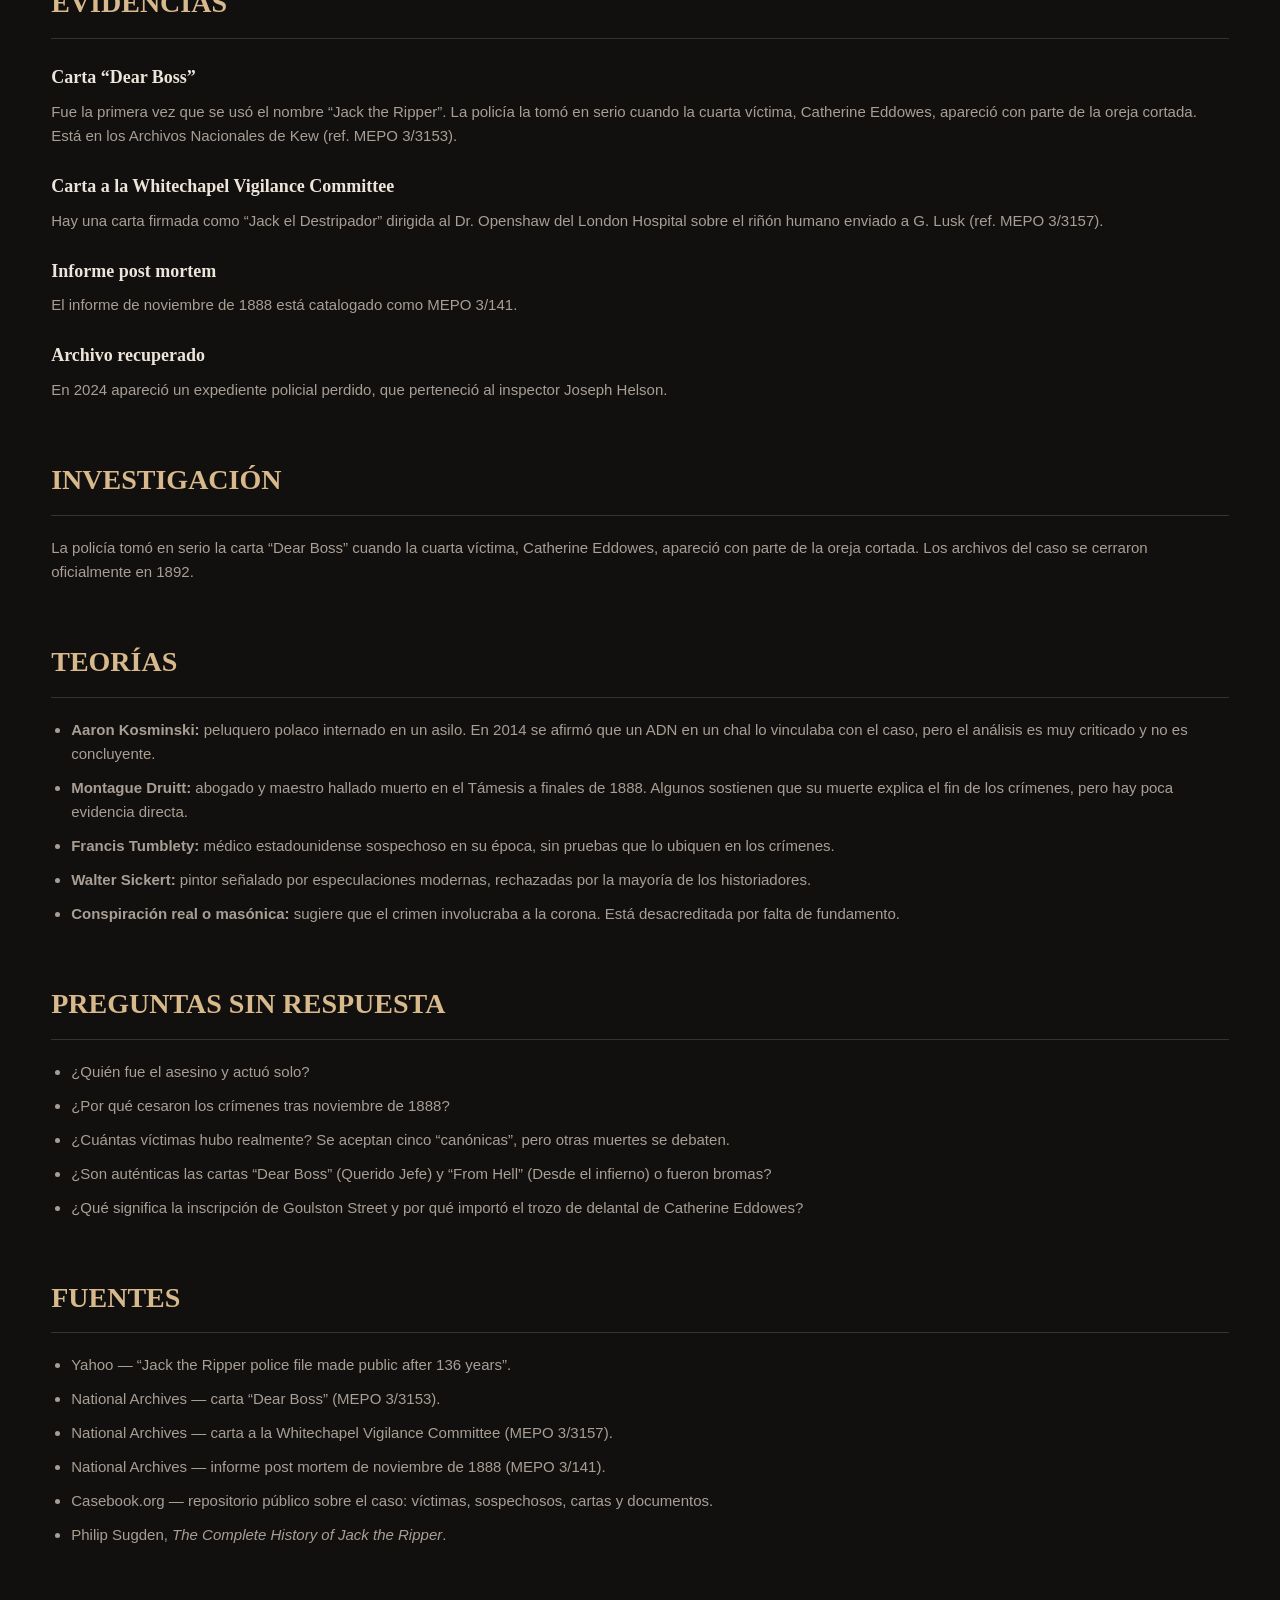
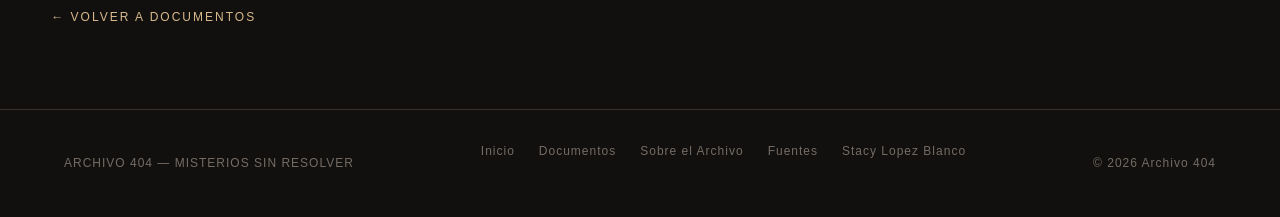
==== commit 3ae339fe: "Configurar enlace de WhatsApp con el número de Stacy" ====
--- a/caso-001.html
+++ b/caso-001.html
@@ -250,8 +250,7 @@
 
         <a href="fuentes.html">Fuentes</a>
 
-        <!-- Reemplazar 00000000000 por el número con código de país -->
-        <a href="https://wa.me/00000000000" target="_blank" rel="noopener">Contacto</a>
+        <a href="https://wa.me/50962830199" target="_blank" rel="noopener">Stacy Lopez Blanco</a>
       </nav>
 
       <p>© 2026 Archivo 404</p>
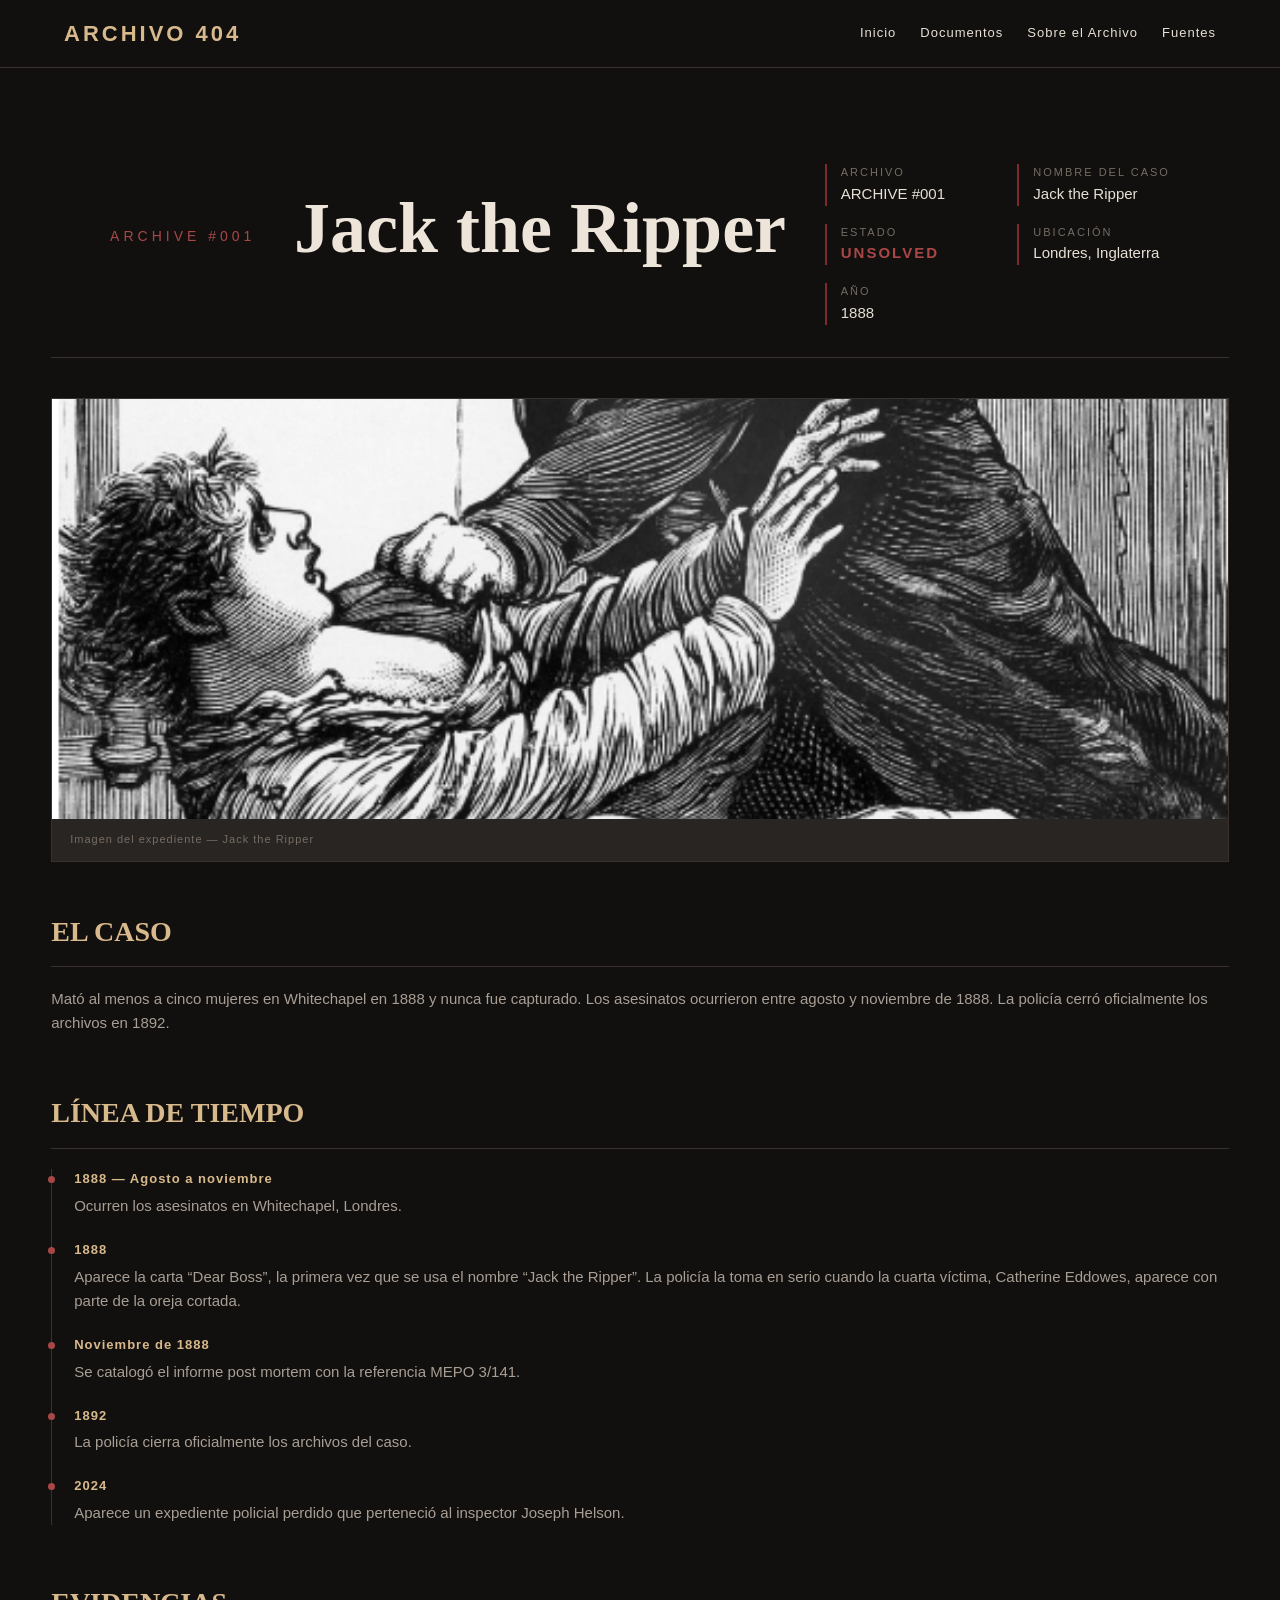
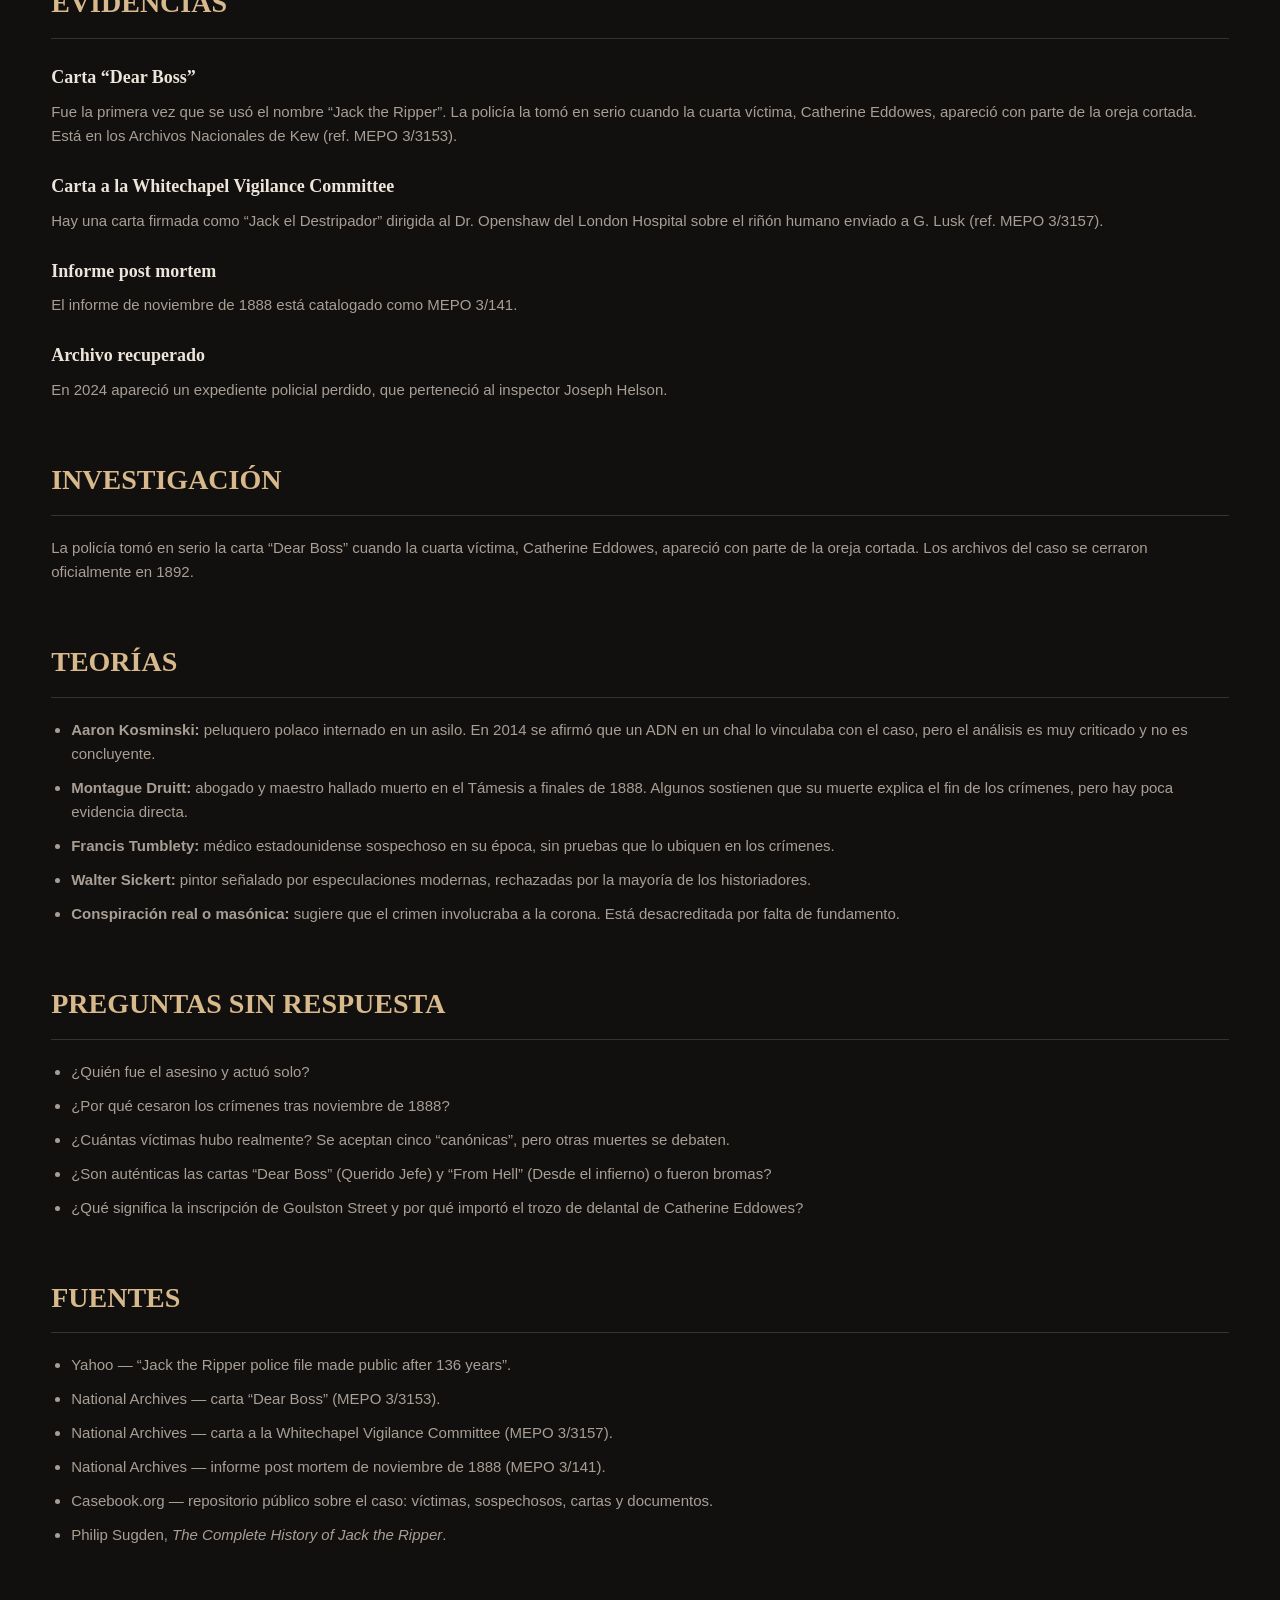
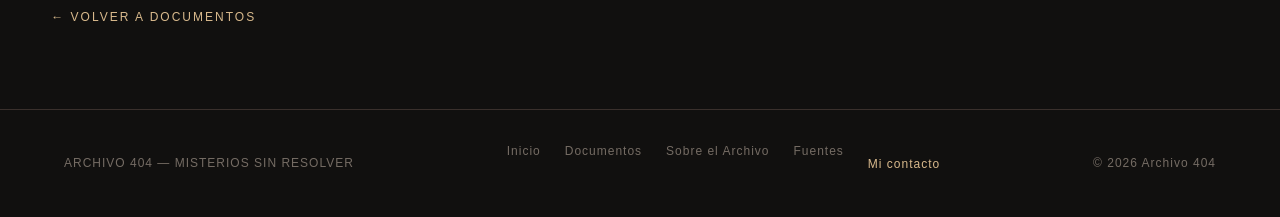
==== commit 9df2e205: "Reemplazar enlace directo por ventana emergente de contacto" ====
--- a/caso-001.html
+++ b/caso-001.html
@@ -250,11 +250,52 @@
 
         <a href="fuentes.html">Fuentes</a>
 
-        <a href="https://wa.me/50962830199" target="_blank" rel="noopener">Stacy Lopez Blanco</a>
+        <button type="button" class="contacto-boton" id="abrir-contacto">Mi contacto</button>
       </nav>
 
       <p>© 2026 Archivo 404</p>
     </footer>
+    <div class="modal" id="modal-contacto" hidden>
+      <div class="modal-contenido" role="dialog" aria-modal="true" aria-labelledby="modal-titulo">
+        <button type="button" class="modal-cerrar" aria-label="Cerrar">&times;</button>
+
+        <p class="numero">ARCHIVO 404</p>
+
+        <h2 id="modal-titulo">MI CONTACTO</h2>
+
+        <p>
+          &#191;Tienes una pregunta sobre el archivo? Escr&#237;beme por WhatsApp.
+        </p>
+
+        <a class="boton" href="https://wa.me/50962830199?text=Hola%2C%20tengo%20una%20pregunta%20sobre%20el%20Archivo%20404" target="_blank" rel="noopener">ENVIAR MENSAJE</a>
+      </div>
+    </div>
+
+    <script>
+      const abrirContacto = document.getElementById('abrir-contacto');
+      const modalContacto = document.getElementById('modal-contacto');
+      const cerrarContacto = document.querySelector('.modal-cerrar');
+
+      abrirContacto.addEventListener('click', () => {
+        modalContacto.hidden = false;
+      });
+
+      cerrarContacto.addEventListener('click', () => {
+        modalContacto.hidden = true;
+      });
+
+      modalContacto.addEventListener('click', (event) => {
+        if (event.target === modalContacto) {
+          modalContacto.hidden = true;
+        }
+      });
+
+      document.addEventListener('keydown', (event) => {
+        if (event.key === 'Escape') {
+          modalContacto.hidden = true;
+        }
+      });
+    </script>
   </body>
 
 </html>
--- a/styles.css
+++ b/styles.css
@@ -590,6 +590,87 @@
 }
 
 /*=============================
+  |  |  |MODAL DE CONTACTO
+==============================*/
+.contacto-boton {
+    padding: 0;
+    background-color: transparent;
+    color: var(--color-gold);
+    border: 0;
+    font-family: inherit;
+    font-size: inherit;
+    letter-spacing: inherit;
+    cursor: pointer;
+}
+
+.contacto-boton:hover,
+.contacto-boton:focus {
+    color: var(--color-accent);
+}
+
+.modal {
+    position: fixed;
+    inset: 0;
+    z-index: 10;
+    display: flex;
+    align-items: center;
+    justify-content: center;
+    padding: 1rem;
+    background-color: rgba(17, 16, 15, 0.85);
+}
+
+.modal[hidden] {
+    display: none;
+}
+
+.modal-contenido {
+    position: relative;
+    width: min(420px, 100%);
+    padding: 2.5rem 2rem;
+    background-color: var(--color-surface);
+    border: 1px solid var(--color-border);
+    text-align: center;
+}
+
+.modal-cerrar {
+    position: absolute;
+    top: 0.75rem;
+    right: 0.75rem;
+    padding: 0;
+    background-color: transparent;
+    color: var(--color-muted);
+    border: 0;
+    font-size: 28px;
+    line-height: 1;
+    cursor: pointer;
+}
+
+.modal-cerrar:hover,
+.modal-cerrar:focus {
+    color: var(--color-accent);
+}
+
+.modal-contenido .numero {
+    margin: 0 0 1rem;
+    color: var(--color-accent);
+    font-size: 13px;
+    letter-spacing: 4px;
+}
+
+.modal-contenido h2 {
+    margin: 0 0 1rem;
+    font-family: Georgia, "Times New Roman", serif;
+    font-size: 32px;
+    color: var(--color-text-strong);
+}
+
+.modal-contenido p {
+    margin: 0 0 1rem;
+    color: var(--color-muted);
+    font-size: 15px;
+}
+
+/*=============================
   |  |  |DISEÑO RESPONSIVO
 ==============================*/
 @media (max-width: 800px) {
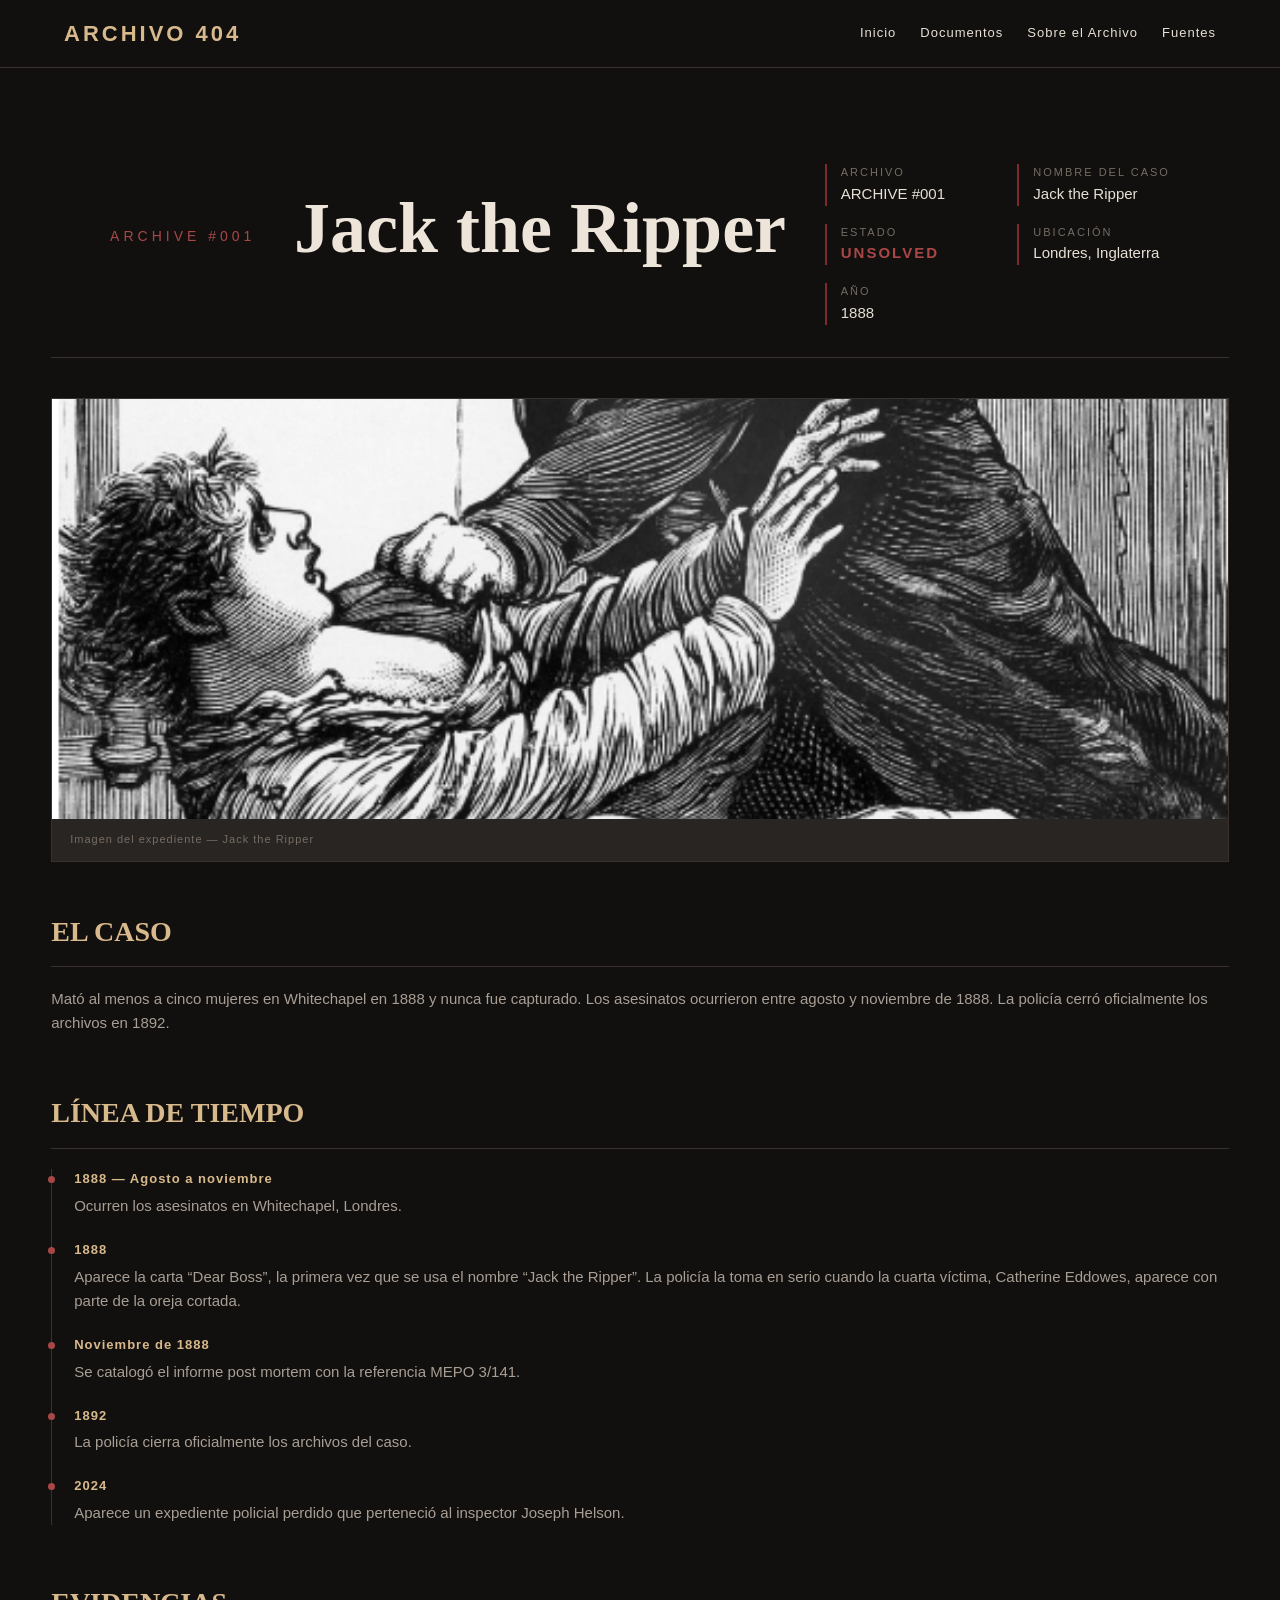
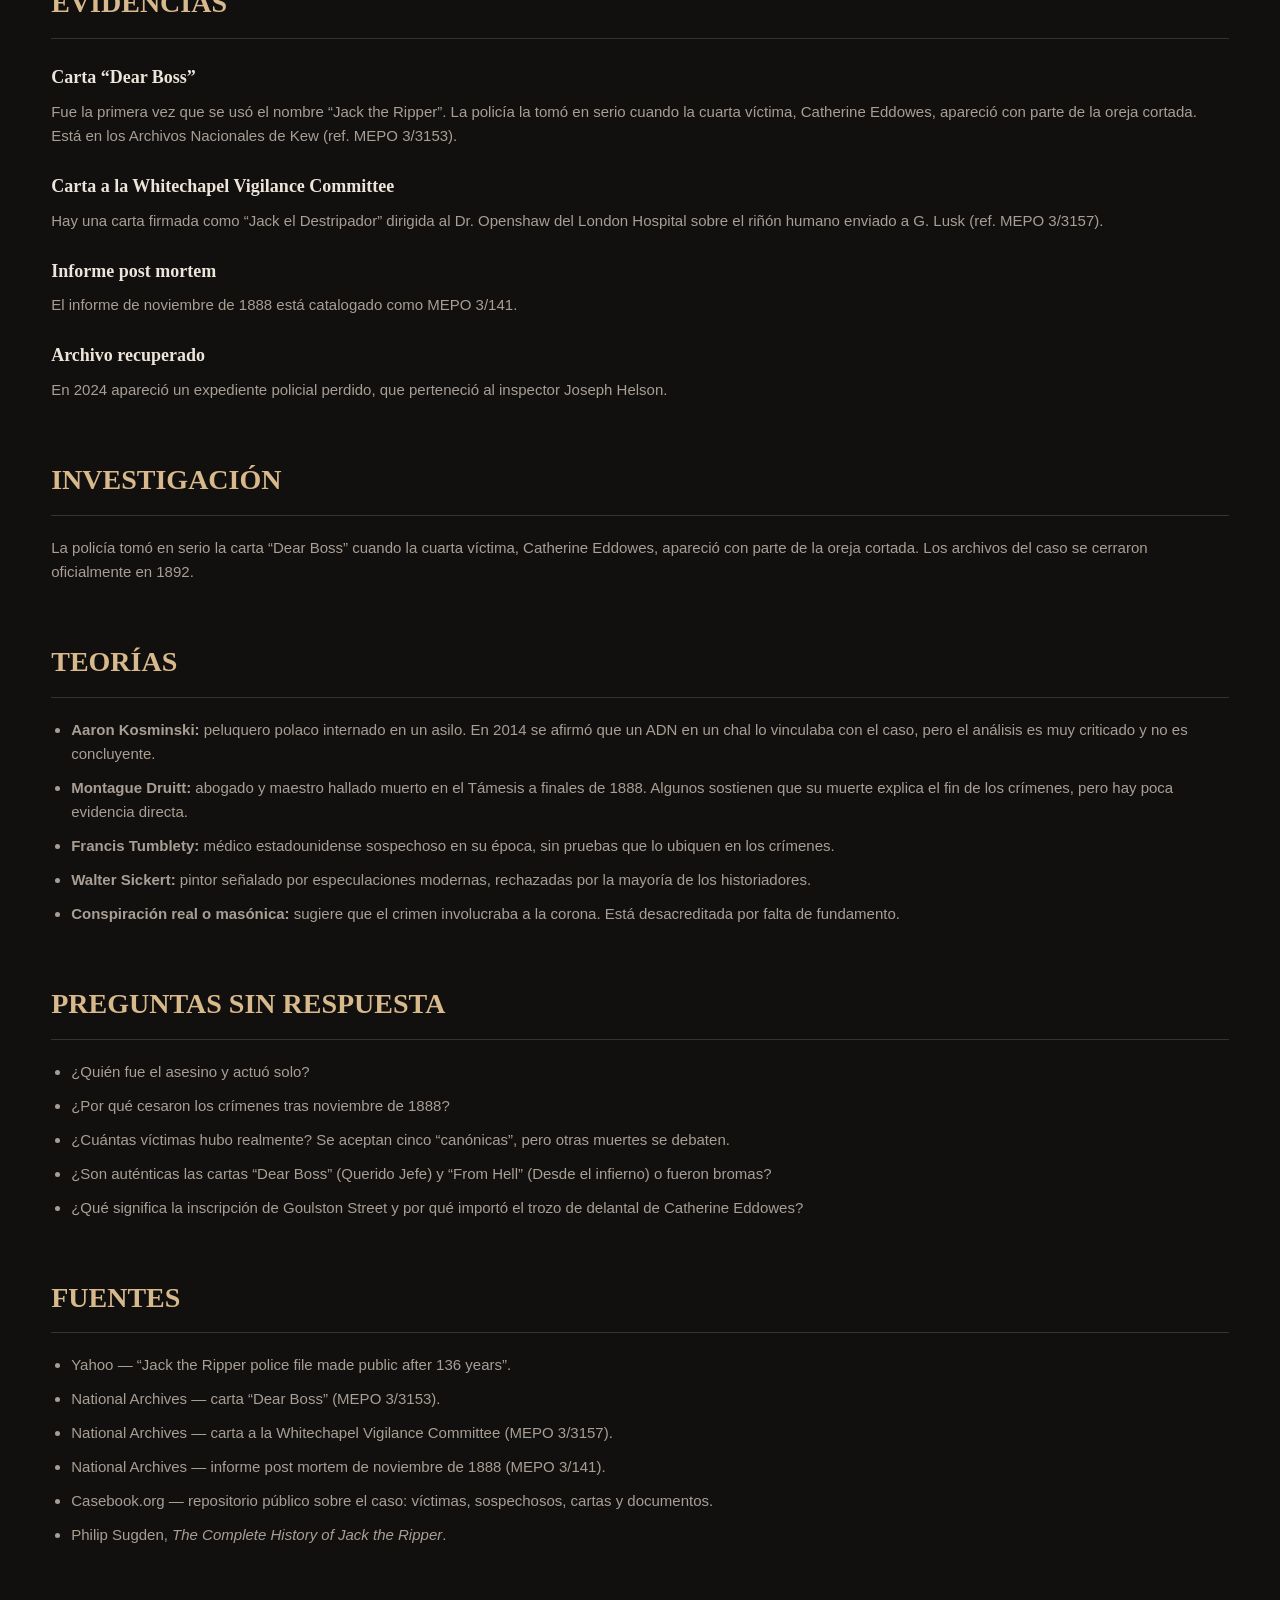
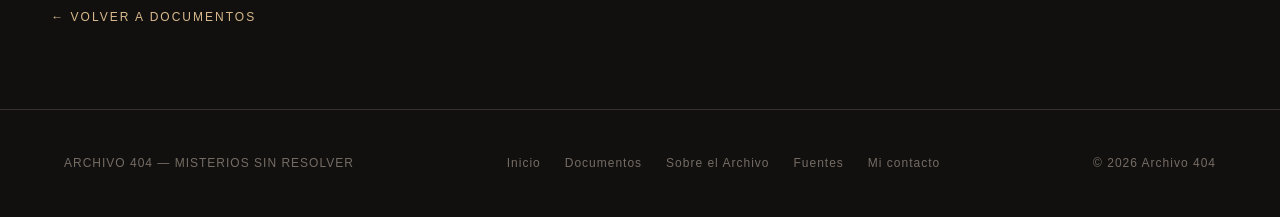
==== commit 05969a15: "Corregir código de país de WhatsApp y alinear botón de contacto" ====
--- a/caso-001.html
+++ b/caso-001.html
@@ -267,7 +267,7 @@
           &#191;Tienes una pregunta sobre el archivo? Escr&#237;beme por WhatsApp.
         </p>
 
-        <a class="boton" href="https://wa.me/50962830199?text=Hola%2C%20tengo%20una%20pregunta%20sobre%20el%20Archivo%20404" target="_blank" rel="noopener">ENVIAR MENSAJE</a>
+        <a class="boton" href="https://wa.me/50662830199?text=Hola%2C%20tengo%20una%20pregunta%20sobre%20el%20Archivo%20404" target="_blank" rel="noopener">ENVIAR MENSAJE</a>
       </div>
     </div>
 
--- a/styles.css
+++ b/styles.css
@@ -565,6 +565,7 @@
 ==============================*/
 footer {
     display: flex;
+    align-items: center;
     justify-content: space-between;
     gap: 20px;
     padding: 2rem 5%;
@@ -576,6 +577,7 @@
 
 footer nav {
     display: flex;
+    align-items: center;
     gap: 1.5rem;
 }
 
@@ -595,11 +597,12 @@
 .contacto-boton {
     padding: 0;
     background-color: transparent;
-    color: var(--color-gold);
+    color: var(--color-muted-dark);
     border: 0;
     font-family: inherit;
     font-size: inherit;
     letter-spacing: inherit;
+    line-height: inherit;
     cursor: pointer;
 }
 
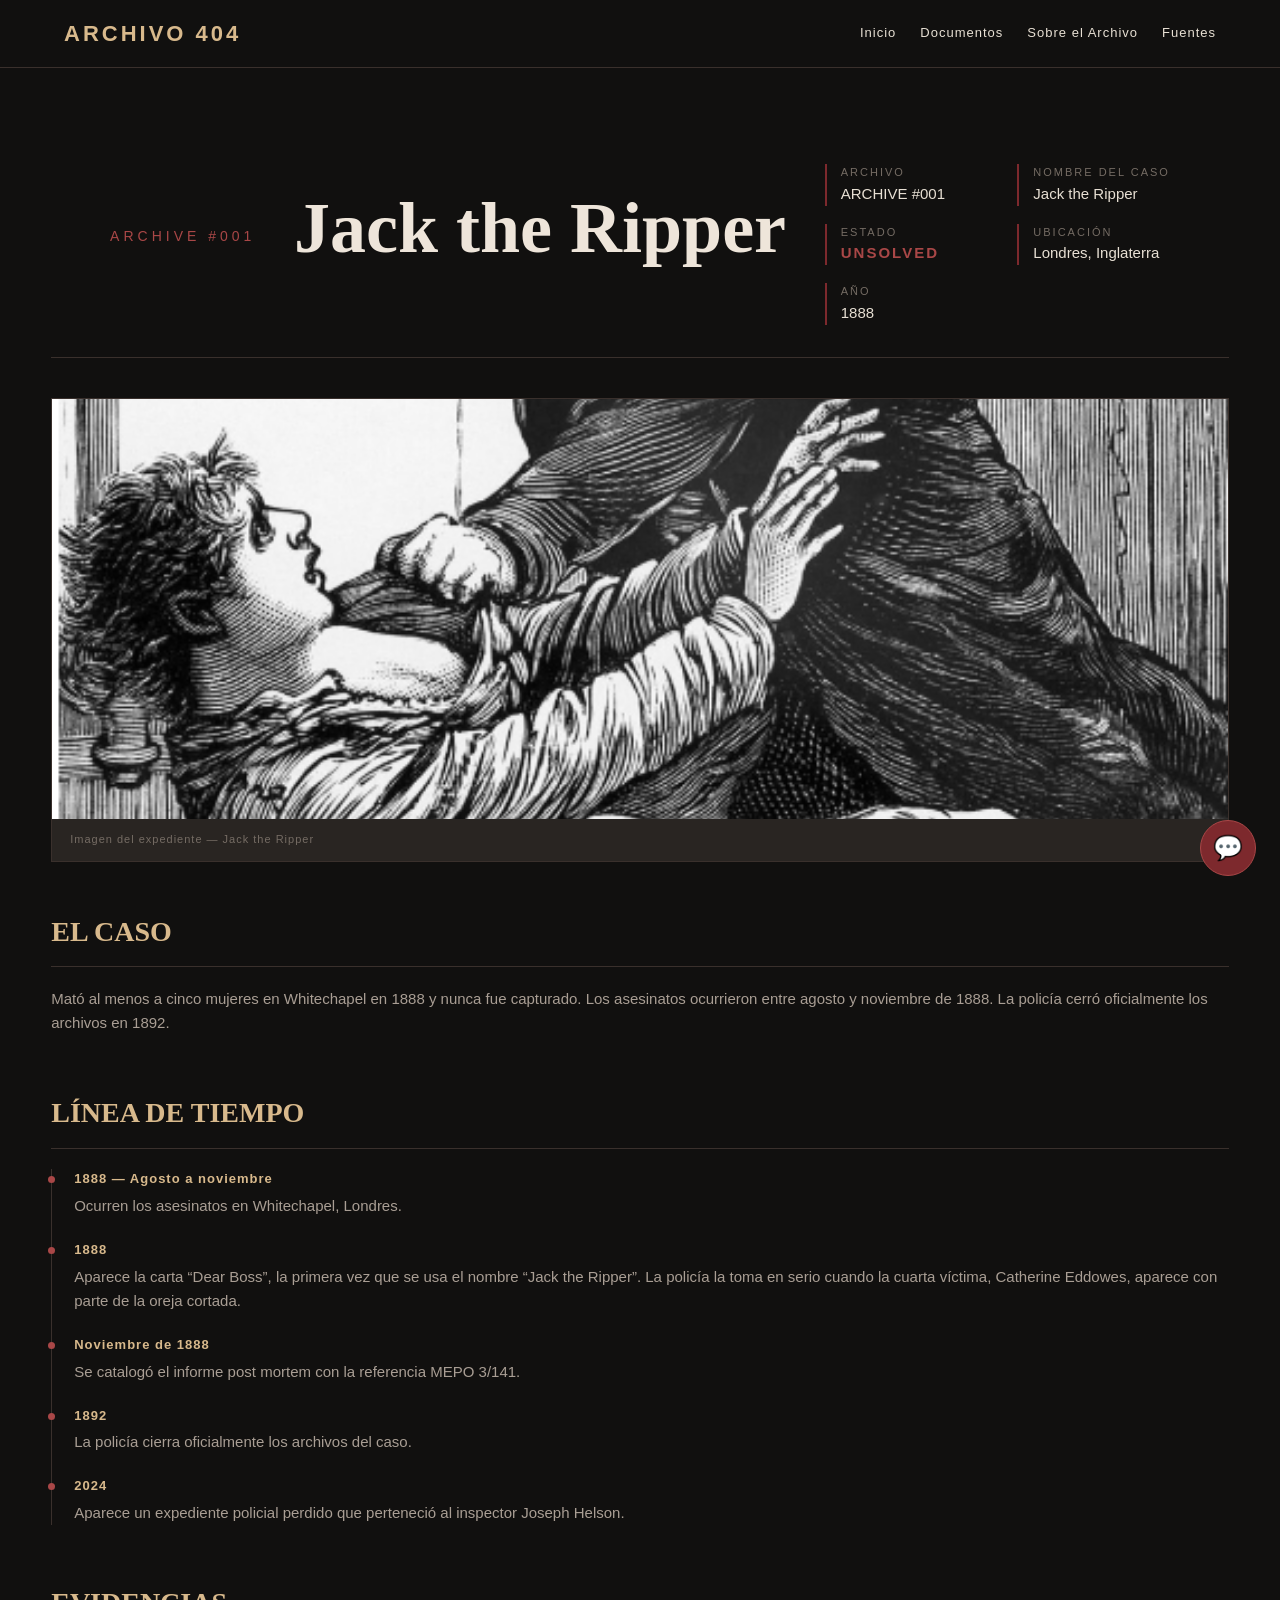
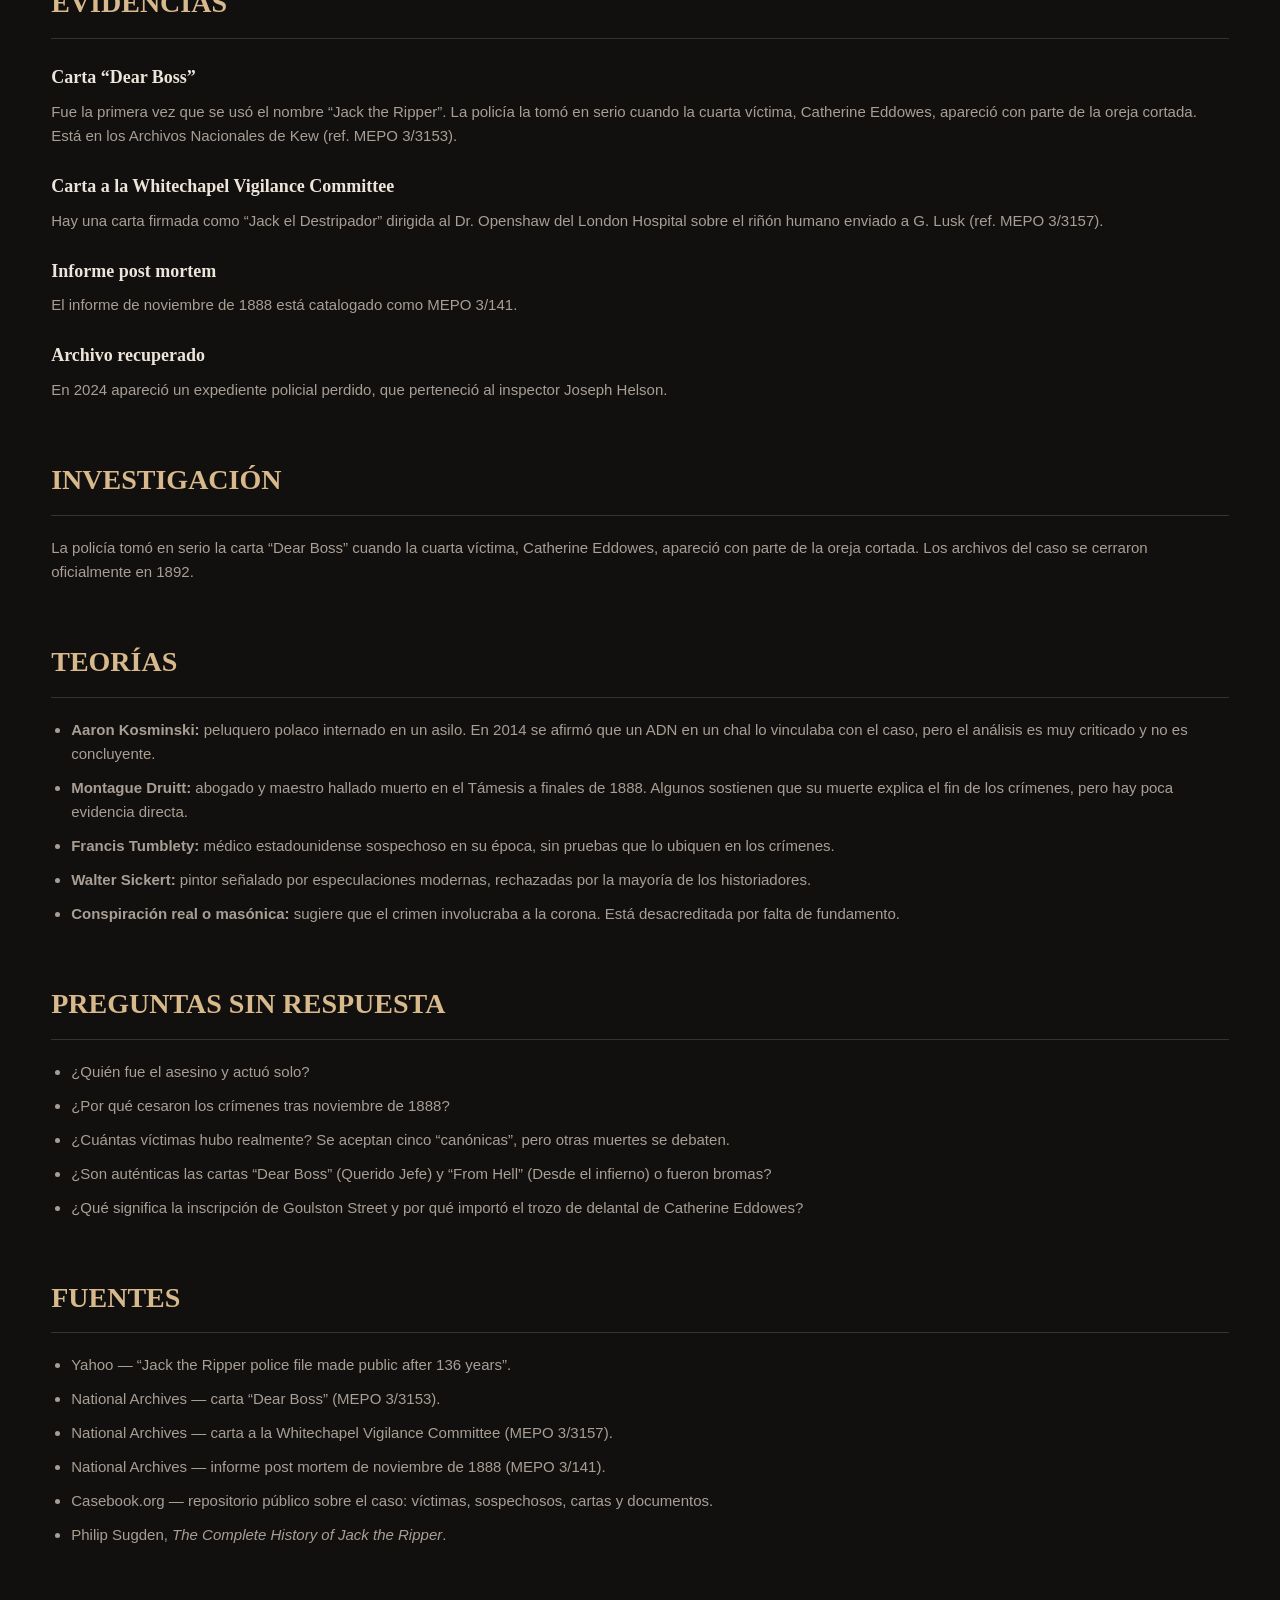
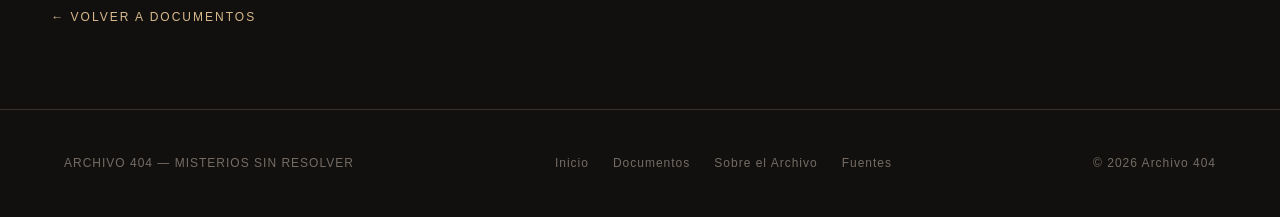
==== commit 6a1d1888: "Reemplazar modal por botón flotante de chat con envío a WhatsApp" ====
--- a/caso-001.html
+++ b/caso-001.html
@@ -250,49 +250,66 @@
 
         <a href="fuentes.html">Fuentes</a>
 
-        <button type="button" class="contacto-boton" id="abrir-contacto">Mi contacto</button>
       </nav>
 
       <p>© 2026 Archivo 404</p>
     </footer>
-    <div class="modal" id="modal-contacto" hidden>
-      <div class="modal-contenido" role="dialog" aria-modal="true" aria-labelledby="modal-titulo">
-        <button type="button" class="modal-cerrar" aria-label="Cerrar">&times;</button>
-
-        <p class="numero">ARCHIVO 404</p>
-
-        <h2 id="modal-titulo">MI CONTACTO</h2>
-
-        <p>
-          &#191;Tienes una pregunta sobre el archivo? Escr&#237;beme por WhatsApp.
+    <button type="button" class="chat-flotante" id="abrir-chat" aria-label="Abrir chat">&#128172;</button>
+
+    <div class="chat-caja" id="chat-caja" hidden>
+      <div class="chat-cabecera">
+        <p>ARCHIVO 404</p>
+
+        <button type="button" class="chat-cerrar" aria-label="Cerrar chat">&times;</button>
+      </div>
+
+      <div class="chat-mensajes">
+        <p class="chat-bienvenida">
+          &#161;Hola! Escribe tu mensaje y te responder&#233; por WhatsApp.
         </p>
-
-        <a class="boton" href="https://wa.me/50662830199?text=Hola%2C%20tengo%20una%20pregunta%20sobre%20el%20Archivo%20404" target="_blank" rel="noopener">ENVIAR MENSAJE</a>
       </div>
+
+      <form class="chat-formulario" id="chat-formulario">
+        <label for="chat-texto" class="solo-lectores">Escribe tu mensaje</label>
+
+        <input id="chat-texto" name="chat-texto" type="text" placeholder="Escribe tu mensaje..." required />
+
+        <button type="submit">Enviar</button>
+      </form>
     </div>
 
     <script>
-      const abrirContacto = document.getElementById('abrir-contacto');
-      const modalContacto = document.getElementById('modal-contacto');
-      const cerrarContacto = document.querySelector('.modal-cerrar');
-
-      abrirContacto.addEventListener('click', () => {
-        modalContacto.hidden = false;
+      const abrirChat = document.getElementById('abrir-chat');
+      const cajaChat = document.getElementById('chat-caja');
+      const cerrarChat = document.querySelector('.chat-cerrar');
+      const formularioChat = document.getElementById('chat-formulario');
+      const textoChat = document.getElementById('chat-texto');
+
+      abrirChat.addEventListener('click', () => {
+        cajaChat.hidden = false;
+        textoChat.focus();
       });
 
-      cerrarContacto.addEventListener('click', () => {
-        modalContacto.hidden = true;
+      cerrarChat.addEventListener('click', () => {
+        cajaChat.hidden = true;
       });
 
-      modalContacto.addEventListener('click', (event) => {
-        if (event.target === modalContacto) {
-          modalContacto.hidden = true;
+      formularioChat.addEventListener('submit', (event) => {
+        event.preventDefault();
+        const mensaje = textoChat.value.trim();
+
+        if (mensaje) {
+          window.open(
+            'https://wa.me/50662830199?text=' + encodeURIComponent(mensaje),
+            '_blank',
+            'noopener'
+          );
         }
       });
 
       document.addEventListener('keydown', (event) => {
         if (event.key === 'Escape') {
-          modalContacto.hidden = true;
+          cajaChat.hidden = true;
         }
       });
     </script>
--- a/styles.css
+++ b/styles.css
@@ -592,85 +592,134 @@
 }
 
 /*=============================
-  |  |  |MODAL DE CONTACTO
-==============================*/
-.contacto-boton {
+  |  |  |CHAT FLOTANTE
+==============================*/
+.chat-flotante {
+    position: fixed;
+    right: 24px;
+    bottom: 24px;
+    z-index: 10;
+    width: 56px;
+    height: 56px;
+    background-color: var(--color-accent-dark);
+    color: var(--color-text-strong);
+    border: 1px solid var(--color-accent);
+    border-radius: 50%;
+    font-size: 24px;
+    line-height: 1;
+    cursor: pointer;
+}
+
+.chat-flotante:hover,
+.chat-flotante:focus {
+    background-color: var(--color-accent);
+}
+
+.chat-caja {
+    position: fixed;
+    right: 24px;
+    bottom: 92px;
+    z-index: 10;
+    width: min(320px, calc(100% - 48px));
+    background-color: var(--color-surface);
+    border: 1px solid var(--color-border);
+}
+
+.chat-caja[hidden] {
+    display: none;
+}
+
+.chat-cabecera {
+    display: flex;
+    align-items: center;
+    justify-content: space-between;
+    padding: 1rem;
+    background-color: var(--color-surface-alt);
+    border-bottom: 1px solid var(--color-border);
+}
+
+.chat-cabecera p {
+    margin: 0;
+    color: var(--color-gold);
+    font-size: 12px;
+    letter-spacing: 3px;
+}
+
+.chat-cerrar {
     padding: 0;
     background-color: transparent;
+    color: var(--color-muted);
+    border: 0;
+    font-size: 24px;
+    line-height: 1;
+    cursor: pointer;
+}
+
+.chat-cerrar:hover,
+.chat-cerrar:focus {
+    color: var(--color-accent);
+}
+
+.chat-mensajes {
+    max-height: 200px;
+    padding: 1rem;
+    overflow-y: auto;
+}
+
+.chat-bienvenida {
+    max-width: 90%;
+    margin: 0;
+    padding: 0.75rem 1rem;
+    background-color: var(--color-surface-alt);
+    color: var(--color-muted);
+    font-size: 14px;
+    line-height: 1.4;
+}
+
+.chat-formulario {
+    display: flex;
+    gap: 0.5rem;
+    padding: 1rem;
+    border-top: 1px solid var(--color-border);
+}
+
+.chat-formulario input {
+    flex: 1;
+    min-width: 0;
+    padding: 0.65rem;
+    background-color: var(--color-base);
+    color: var(--color-text);
+    border: 1px solid var(--color-border);
+    font-family: inherit;
+    font-size: 14px;
+}
+
+.chat-formulario input::placeholder {
     color: var(--color-muted-dark);
+}
+
+.chat-formulario button {
+    padding: 0.65rem 1rem;
+    background-color: var(--color-accent-dark);
+    color: var(--color-text-strong);
     border: 0;
     font-family: inherit;
-    font-size: inherit;
-    letter-spacing: inherit;
-    line-height: inherit;
+    font-size: 13px;
+    letter-spacing: 1px;
     cursor: pointer;
 }
 
-.contacto-boton:hover,
-.contacto-boton:focus {
-    color: var(--color-accent);
-}
-
-.modal {
-    position: fixed;
-    inset: 0;
-    z-index: 10;
-    display: flex;
-    align-items: center;
-    justify-content: center;
-    padding: 1rem;
-    background-color: rgba(17, 16, 15, 0.85);
-}
-
-.modal[hidden] {
-    display: none;
-}
-
-.modal-contenido {
-    position: relative;
-    width: min(420px, 100%);
-    padding: 2.5rem 2rem;
-    background-color: var(--color-surface);
-    border: 1px solid var(--color-border);
-    text-align: center;
-}
-
-.modal-cerrar {
+.chat-formulario button:hover,
+.chat-formulario button:focus {
+    background-color: var(--color-accent);
+}
+
+.solo-lectores {
     position: absolute;
-    top: 0.75rem;
-    right: 0.75rem;
-    padding: 0;
-    background-color: transparent;
-    color: var(--color-muted);
-    border: 0;
-    font-size: 28px;
-    line-height: 1;
-    cursor: pointer;
-}
-
-.modal-cerrar:hover,
-.modal-cerrar:focus {
-    color: var(--color-accent);
-}
-
-.modal-contenido .numero {
-    margin: 0 0 1rem;
-    color: var(--color-accent);
-    font-size: 13px;
-    letter-spacing: 4px;
-}
-
-.modal-contenido h2 {
-    margin: 0 0 1rem;
-    font-family: Georgia, "Times New Roman", serif;
-    font-size: 32px;
-    color: var(--color-text-strong);
-}
-
-.modal-contenido p {
-    margin: 0 0 1rem;
-    color: var(--color-muted);
-    font-size: 15px;
+    width: 1px;
+    height: 1px;
+    overflow: hidden;
+    clip: rect(0 0 0 0);
 }
 
 /*=============================
